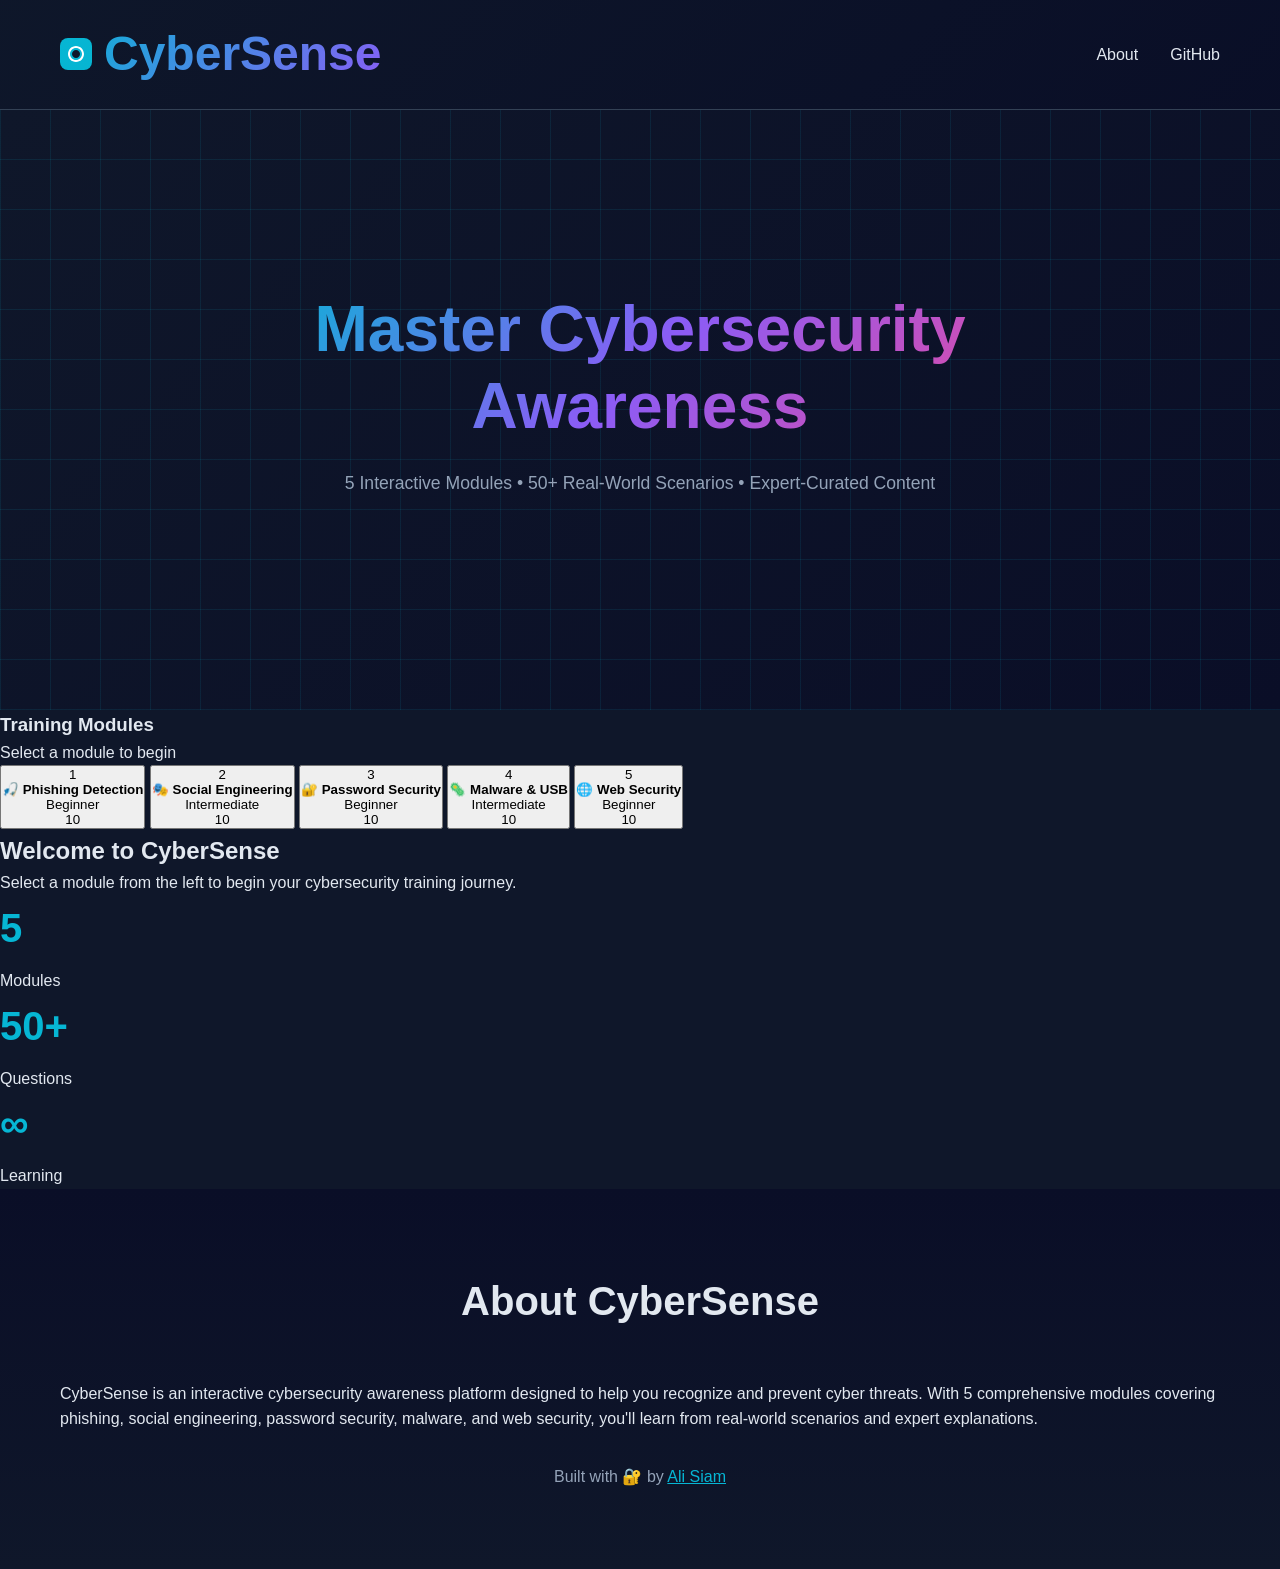
==== index.html @ 767b5a5d "Redesign: New UI structure with side-by-side modules and quiz, enhanced feedback, password tester" ====
<!DOCTYPE html>
<html lang="en">
<head>
    <meta charset="UTF-8">
    <meta name="viewport" content="width=device-width, initial-scale=1.0">
    <meta name="description" content="CyberSense - Interactive cybersecurity awareness training with 5 modules and password strength tester.">
    <meta name="theme-color" content="#0f172a">
    <title>CyberSense - Cybersecurity Awareness Training</title>
    <link rel="stylesheet" href="styles/main.css">
</head>
<body>
    <!-- Header -->
    <header class="header">
        <div class="container">
            <div class="header-content">
                <div class="logo">
                    <svg width="32" height="32" viewBox="0 0 32 32" fill="none" xmlns="http://www.w3.org/2000/svg">
                        <rect width="32" height="32" rx="8" fill="url(#grad1)"/>
                        <path d="M16 8C11.6 8 8 11.6 8 16s3.6 8 8 8 8-3.6 8-8-3.6-8-8-8zm0 14c-3.3 0-6-2.7-6-6s2.7-6 6-6 6 2.7 6 6-2.7 6-6 6z" fill="white"/>
                        <path d="M16 12c-2.2 0-4 1.8-4 4s1.8 4 4 4 4-1.8 4-4-1.8-4-4-4z" fill="#0f172a"/>
                        <defs>
                            <linearGradient id="grad1" x1="0" y1="0" x2="32" y2="32">
                                <stop offset="0%" style="stop-color:#06b6d4;stop-opacity:1" />
                                <stop offset="100%" style="stop-color:#0d9488;stop-opacity:1" />
                            </linearGradient>
                        </defs>
                    </svg>
                    <h1>CyberSense</h1>
                </div>
                <nav class="nav">
                    <a href="#about">About</a>
                    <a href="https://github.com/naziulsiam/cybersense" target="_blank">GitHub</a>
                </nav>
            </div>
        </div>
    </header>

    <!-- Hero Section -->
    <section class="hero">
        <div class="cyber-grid"></div>
        <div class="container">
            <div class="hero-content">
                <h2>Master Cybersecurity Awareness</h2>
                <p>5 Interactive Modules • 50+ Real-World Scenarios • Expert-Curated Content</p>
            </div>
        </div>
    </section>

    <!-- Main Content -->
    <div class="main-wrapper">
        <!-- Modules Sidebar -->
        <aside class="modules-sidebar">
            <div class="sidebar-header">
                <h3>Training Modules</h3>
                <p>Select a module to begin</p>
            </div>
            <div class="modules-list" id="modules-list">
                <button class="module-item" onclick="selectModule(0)" data-module="0">
                    <span class="module-number">1</span>
                    <div class="module-info">
                        <h4>🎣 Phishing Detection</h4>
                        <span class="module-difficulty">Beginner</span>
                    </div>
                    <span class="module-progress">10</span>
                </button>
                <button class="module-item" onclick="selectModule(1)" data-module="1">
                    <span class="module-number">2</span>
                    <div class="module-info">
                        <h4>🎭 Social Engineering</h4>
                        <span class="module-difficulty">Intermediate</span>
                    </div>
                    <span class="module-progress">10</span>
                </button>
                <button class="module-item" onclick="selectModule(2)" data-module="2">
                    <span class="module-number">3</span>
                    <div class="module-info">
                        <h4>🔐 Password Security</h4>
                        <span class="module-difficulty">Beginner</span>
                    </div>
                    <span class="module-progress">10</span>
                </button>
                <button class="module-item" onclick="selectModule(3)" data-module="3">
                    <span class="module-number">4</span>
                    <div class="module-info">
                        <h4>🦠 Malware & USB</h4>
                        <span class="module-difficulty">Intermediate</span>
                    </div>
                    <span class="module-progress">10</span>
                </button>
                <button class="module-item" onclick="selectModule(4)" data-module="4">
                    <span class="module-number">5</span>
                    <div class="module-info">
                        <h4>🌐 Web Security</h4>
                        <span class="module-difficulty">Beginner</span>
                    </div>
                    <span class="module-progress">10</span>
                </button>
            </div>
        </aside>

        <!-- Quiz Content Area -->
        <main class="quiz-main">
            <div id="welcome-section" class="welcome-section">
                <div class="welcome-content">
                    <h2>Welcome to CyberSense</h2>
                    <p>Select a module from the left to begin your cybersecurity training journey.</p>
                    <div class="welcome-stats">
                        <div class="stat-box">
                            <div class="stat-number">5</div>
                            <div class="stat-label">Modules</div>
                        </div>
                        <div class="stat-box">
                            <div class="stat-number">50+</div>
                            <div class="stat-label">Questions</div>
                        </div>
                        <div class="stat-box">
                            <div class="stat-number">∞</div>
                            <div class="stat-label">Learning</div>
                        </div>
                    </div>
                </div>
            </div>

            <div id="quiz-section" class="quiz-section hidden">
                <div class="quiz-header">
                    <div class="quiz-title">
                        <h2 id="module-title">Module Title</h2>
                        <span id="question-counter" class="question-counter">1 / 10</span>
                    </div>
                    <div class="quiz-progress">
                        <div class="progress-bar">
                            <div id="progress-fill" class="progress-fill"></div>
                        </div>
                    </div>
                </div>

                <div class="quiz-container">
                    <div class="scenario-box">
                        <p id="scenario" class="scenario-text"></p>
                    </div>

                    <!-- Password Tester (Only for Password Security Module) -->
                    <div id="password-tester" class="password-tester hidden">
                        <h3>Test Password Strength</h3>
                        <div class="password-input-group">
                            <input type="password" id="password-input" placeholder="Enter a password to test" class="password-input">
                            <button class="toggle-password-visibility" onclick="togglePasswordVisibility()">👁️</button>
                        </div>
                        <div class="password-strength">
                            <div class="strength-bar">
                                <div id="strength-fill" class="strength-fill"></div>
                            </div>
                            <span id="strength-text" class="strength-text">Enter a password</span>
                        </div>
                        <ul id="strength-criteria" class="strength-criteria"></ul>
                    </div>

                    <!-- Quiz Options -->
                    <div class="options" id="options"></div>

                    <!-- Feedback Section -->
                    <div id="feedback-section" class="feedback-section hidden">
                        <div id="feedback-card" class="feedback-card"></div>
                    </div>

                    <!-- Quiz Stats -->
                    <div class="quiz-stats">
                        <div class="stat">
                            <span class="label">Score</span>
                            <span class="value" id="score">0</span>
                        </div>
                        <div class="stat">
                            <span class="label">Correct</span>
                            <span class="value" id="correct-count">0/10</span>
                        </div>
                        <div class="stat">
                            <span class="label">Streak</span>
                            <span class="value" id="streak">0</span>
                        </div>
                    </div>

                    <!-- Action Buttons -->
                    <div class="button-group">
                        <button class="btn btn-secondary" id="next-btn" onclick="nextQuestion()">Next Question →</button>
                        <button class="btn btn-outline" onclick="resetModule()">Reset Module</button>
                    </div>
                </div>
            </div>
        </main>
    </div>

    <!-- About Section -->
    <section class="about" id="about">
        <div class="container">
            <h2>About CyberSense</h2>
            <p>CyberSense is an interactive cybersecurity awareness platform designed to help you recognize and prevent cyber threats. With 5 comprehensive modules covering phishing, social engineering, password security, malware, and web security, you'll learn from real-world scenarios and expert explanations.</p>
            <p style="text-align: center; margin-top: 2rem; color: var(--text-muted);">
                Built with 🔐 by <a href="https://github.com/naziulsiam" target="_blank" style="color: var(--primary);">Ali Siam</a>
            </p>
        </div>
    </section>

    <script src="js/script.js"></script>
</body>
</html>
---- styles/main.css ----
:root {
  --primary: #06b6d4;
  --primary-dark: #0d9488;
  --secondary: #8b5cf6;
  --accent: #ec4899;
  --bg-dark: #0f172a;
  --bg-darker: #0a0e27;
  --bg-light: #1e293b;
  --text-light: #e2e8f0;
  --text-muted: #94a3b8;
  --border: #334155;
  --success: #10b981;
  --error: #ef4444;
  --warning: #f59e0b;
}

* {
  margin: 0;
  padding: 0;
  box-sizing: border-box;
}

html {
  scroll-behavior: smooth;
}

body {
  font-family: -apple-system, BlinkMacSystemFont, 'Segoe UI', Roboto, 'Helvetica Neue', Arial, sans-serif;
  background: var(--bg-dark);
  color: var(--text-light);
  line-height: 1.6;
  overflow-x: hidden;
}

.container {
  max-width: 1200px;
  margin: 0 auto;
  padding: 0 20px;
}

/* Utility Classes */
.hidden {
  display: none !important;
}

/* Header */
.header {
  background: linear-gradient(135deg, rgba(15, 23, 42, 0.95) 0%, rgba(10, 14, 39, 0.95) 100%);
  backdrop-filter: blur(10px);
  border-bottom: 1px solid var(--border);
  position: sticky;
  top: 0;
  z-index: 100;
  padding: 1rem 0;
}

.header-content {
  display: flex;
  justify-content: space-between;
  align-items: center;
  flex-wrap: wrap;
  gap: 2rem;
}

.logo {
  display: flex;
  align-items: center;
  gap: 0.75rem;
  font-size: 1.5rem;
  font-weight: 700;
  background: linear-gradient(135deg, var(--primary) 0%, var(--secondary) 100%);
  -webkit-background-clip: text;
  -webkit-text-fill-color: transparent;
  background-clip: text;
}

.nav {
  display: flex;
  gap: 2rem;
  flex-wrap: wrap;
}

.nav a {
  color: var(--text-light);
  text-decoration: none;
  transition: all 0.3s ease;
  position: relative;
}

.nav a:hover {
  color: var(--primary);
}

.nav a::after {
  content: '';
  position: absolute;
  bottom: -5px;
  left: 0;
  width: 0;
  height: 2px;
  background: linear-gradient(90deg, var(--primary), var(--secondary));
  transition: width 0.3s ease;
}

.nav a:hover::after {
  width: 100%;
}

/* Hero Section */
.hero {
  position: relative;
  min-height: 600px;
  display: flex;
  align-items: center;
  justify-content: center;
  overflow: hidden;
  background: linear-gradient(135deg, var(--bg-dark) 0%, var(--bg-darker) 100%);
  padding: 60px 20px;
}

.cyber-grid {
  position: absolute;
  inset: 0;
  background-image:
    linear-gradient(0deg, rgba(6, 182, 212, 0.1) 1px, transparent 1px),
    linear-gradient(90deg, rgba(6, 182, 212, 0.1) 1px, transparent 1px);
  background-size: 50px 50px;
  animation: gridMove 20s linear infinite;
}

@keyframes gridMove {
  0% { transform: translateY(0); }
  100% { transform: translateY(50px); }
}

.hero-content {
  position: relative;
  z-index: 2;
  text-align: center;
  max-width: 800px;
}

.hero h2 {
  font-size: clamp(2rem, 8vw, 4rem);
  margin-bottom: 1.5rem;
  line-height: 1.2;
  background: linear-gradient(135deg, var(--primary) 0%, var(--secondary) 50%, var(--accent) 100%);
  -webkit-background-clip: text;
  -webkit-text-fill-color: transparent;
  background-clip: text;
  animation: fadeInDown 0.8s ease;
}

.hero p {
  font-size: 1.1rem;
  color: var(--text-muted);
  margin-bottom: 2rem;
  animation: fadeInUp 0.8s ease 0.2s both;
}

.btn {
  padding: 0.75rem 1.5rem;
  border: none;
  border-radius: 8px;
  font-size: 1rem;
  font-weight: 600;
  cursor: pointer;
  transition: all 0.3s ease;
  display: inline-block;
  text-decoration: none;
  position: relative;
  overflow: hidden;
}

.btn-primary {
  background: linear-gradient(135deg, var(--primary) 0%, var(--primary-dark) 100%);
  color: var(--bg-dark);
  animation: fadeInUp 0.8s ease 0.4s both;
}

.btn-primary:hover {
  transform: translateY(-3px);
  box-shadow: 0 10px 30px rgba(6, 182, 212, 0.3);
}

.btn-secondary {
  background: linear-gradient(135deg, var(--secondary) 0%, var(--accent) 100%);
  color: white;
}

.btn-secondary:hover {
  transform: translateY(-3px);
  box-shadow: 0 10px 30px rgba(139, 92, 246, 0.3);
}

.btn-outline {
  background: transparent;
  border: 2px solid var(--primary);
  color: var(--primary);
}

.btn-outline:hover {
  background: rgba(6, 182, 212, 0.1);
  transform: translateY(-3px);
}

@keyframes fadeInDown {
  from {
    opacity: 0;
    transform: translateY(-30px);
  }
  to {
    opacity: 1;
    transform: translateY(0);
  }
}

@keyframes fadeInUp {
  from {
    opacity: 0;
    transform: translateY(30px);
  }
  to {
    opacity: 1;
    transform: translateY(0);
  }
}

/* Features Section */
.features {
  padding: 80px 20px;
  background: linear-gradient(180deg, var(--bg-dark) 0%, var(--bg-darker) 100%);
}

.features h2 {
  text-align: center;
  font-size: 2.5rem;
  margin-bottom: 3rem;
  color: var(--text-light);
}

.features-grid {
  display: grid;
  grid-template-columns: repeat(auto-fit, minmax(250px, 1fr));
  gap: 2rem;
}

.feature-card {
  background: linear-gradient(135deg, rgba(6, 182, 212, 0.1) 0%, rgba(139, 92, 246, 0.1) 100%);
  border: 1px solid var(--border);
  border-radius: 12px;
  padding: 2rem;
  text-align: center;
  transition: all 0.3s ease;
  cursor: pointer;
}

.feature-card:hover {
  transform: translateY(-10px);
  border-color: var(--primary);
  background: linear-gradient(135deg, rgba(6, 182, 212, 0.2) 0%, rgba(139, 92, 246, 0.2) 100%);
  box-shadow: 0 20px 40px rgba(6, 182, 212, 0.1);
}

.feature-icon {
  font-size: 3rem;
  margin-bottom: 1rem;
}

.feature-card h3 {
  font-size: 1.3rem;
  margin-bottom: 1rem;
  color: var(--primary);
}

.feature-card p {
  color: var(--text-muted);
  line-height: 1.8;
}

/* Modules Section */
.modules-section {
  padding: 80px 20px;
  background: linear-gradient(135deg, var(--bg-dark) 0%, var(--bg-darker) 100%);
}

.modules-section h2 {
  text-align: center;
  font-size: 2.5rem;
  margin-bottom: 1rem;
  color: var(--text-light);
}

.section-subtitle {
  text-align: center;
  color: var(--text-muted);
  font-size: 1.1rem;
  margin-bottom: 3rem;
}

.modules-grid {
  display: grid;
  grid-template-columns: repeat(auto-fit, minmax(220px, 1fr));
  gap: 2rem;
  max-width: 1100px;
  margin: 0 auto;
}

.module-card {
  background: linear-gradient(135deg, rgba(6, 182, 212, 0.1) 0%, rgba(139, 92, 246, 0.1) 100%);
  border: 2px solid var(--border);
  border-radius: 12px;
  padding: 2rem;
  text-align: center;
  cursor: pointer;
  transition: all 0.3s ease;
  position: relative;
  overflow: hidden;
}

.module-card::before {
  content: '';
  position: absolute;
  inset: 0;
  background: linear-gradient(135deg, rgba(6, 182, 212, 0.2) 0%, rgba(139, 92, 246, 0.2) 100%);
  opacity: 0;
  transition: opacity 0.3s ease;
  pointer-events: none;
}

.module-card:hover {
  transform: translateY(-10px);
  border-color: var(--primary);
  box-shadow: 0 20px 40px rgba(6, 182, 212, 0.2);
}

.module-card:hover::before {
  opacity: 1;
}

.module-icon {
  font-size: 2.5rem;
  margin-bottom: 1rem;
  display: block;
}

.module-card h3 {
  font-size: 1.2rem;
  margin-bottom: 0.75rem;
  color: var(--primary);
  position: relative;
  z-index: 1;
}

.module-card p {
  color: var(--text-muted);
  font-size: 0.9rem;
  line-height: 1.6;
  margin-bottom: 1rem;
  position: relative;
  z-index: 1;
}

.difficulty {
  display: inline-block;
  background: linear-gradient(135deg, var(--secondary) 0%, var(--accent) 100%);
  color: white;
  padding: 0.4rem 0.8rem;
  border-radius: 20px;
  font-size: 0.75rem;
  font-weight: 600;
  position: relative;
  z-index: 1;
  margin-top: 0.5rem;
}

/* Quiz Section */
.quiz-section {
  padding: 80px 20px;
  background: linear-gradient(135deg, var(--bg-dark) 0%, var(--bg-darker) 100%);
  min-height: 100vh;
}

.quiz-header {
  display: flex;
  justify-content: space-between;
  align-items: center;
  gap: 2rem;
  margin-bottom: 3rem;
  flex-wrap: wrap;
}

.quiz-header h2 {
  font-size: 2rem;
  color: var(--text-light);
  flex: 1;
  min-width: 200px;
}

.back-btn {
  padding: 0.6rem 1rem;
  font-size: 0.9rem;
}

.module-stats {
  display: flex;
  gap: 2rem;
  align-items: center;
}

#question-counter {
  color: var(--primary);
  font-weight: 600;
  font-size: 1rem;
}

.quiz-container {
  max-width: 700px;
  margin: 0 auto;
}

.quiz-card {
  background: linear-gradient(135deg, rgba(30, 41, 59, 0.8) 0%, rgba(15, 23, 42, 0.8) 100%);
  border: 1px solid var(--border);
  border-radius: 12px;
  padding: 2.5rem;
  backdrop-filter: blur(10px);
}

.scenario-text {
  color: var(--text-light);
  font-size: 1.05rem;
  line-height: 1.8;
  margin-bottom: 2rem;
  padding-bottom: 2rem;
  border-bottom: 1px solid var(--border);
}

.options {
  display: grid;
  gap: 1rem;
  margin-bottom: 2rem;
}

.option-btn {
  background: linear-gradient(135deg, rgba(6, 182, 212, 0.05) 0%, rgba(139, 92, 246, 0.05) 100%);
  border: 2px solid var(--border);
  border-radius: 8px;
  padding: 1rem;
  color: var(--text-light);
  cursor: pointer;
  transition: all 0.3s ease;
  display: flex;
  align-items: center;
  gap: 1rem;
  text-align: left;
}

.option-btn:hover {
  border-color: var(--primary);
  background: linear-gradient(135deg, rgba(6, 182, 212, 0.15) 0%, rgba(139, 92, 246, 0.1) 100%);
  transform: translateX(5px);
}

.option-label {
  display: flex;
  align-items: center;
  justify-content: center;
  width: 32px;
  height: 32px;
  background: linear-gradient(135deg, var(--primary) 0%, var(--secondary) 100%);
  border-radius: 50%;
  font-weight: 700;
  color: var(--bg-dark);
  flex-shrink: 0;
}

.option-text {
  color: var(--text-light);
}

.feedback {
  padding: 1rem;
  border-radius: 8px;
  margin-bottom: 1.5rem;
  display: none;
  animation: slideIn 0.3s ease;
}

.feedback.show {
  display: block;
}

.feedback.correct {
  background: rgba(16, 185, 129, 0.1);
  border: 1px solid var(--success);
  color: var(--success);
}

.feedback.incorrect {
  background: rgba(239, 68, 68, 0.1);
  border: 1px solid var(--error);
  color: var(--error);
}

@keyframes slideIn {
  from {
    opacity: 0;
    transform: translateY(-10px);
  }
  to {
    opacity: 1;
    transform: translateY(0);
  }
}

.quiz-stats {
  display: grid;
  grid-template-columns: repeat(3, 1fr);
  gap: 1rem;
  margin-bottom: 2rem;
  padding: 1.5rem;
  background: rgba(6, 182, 212, 0.05);
  border-radius: 8px;
  border: 1px solid var(--border);
}

.stat {
  text-align: center;
}

.stat .label {
  display: block;
  color: var(--text-muted);
  font-size: 0.875rem;
  margin-bottom: 0.5rem;
}

.stat .value {
  display: block;
  font-size: 1.5rem;
  font-weight: 700;
  color: var(--primary);
}

.button-group {
  display: flex;
  gap: 1rem;
  flex-wrap: wrap;
  justify-content: space-between;
}

.button-group .btn {
  flex: 1;
  min-width: 150px;
}

/* About Section */
.about {
  padding: 80px 20px;
  background: linear-gradient(180deg, var(--bg-darker) 0%, var(--bg-dark) 100%);
}

.about h2 {
  font-size: 2.5rem;
  margin-bottom: 3rem;
  text-align: center;
  color: var(--text-light);
}

.about-content {
  max-width: 800px;
  margin: 0 auto;
}

.about-content > p {
  text-align: center;
  color: var(--text-muted);
  font-size: 1.05rem;
  line-height: 1.8;
  margin-bottom: 3rem;
}

.stats-grid {
  display: grid;
  grid-template-columns: repeat(auto-fit, minmax(150px, 1fr));
  gap: 2rem;
  margin-top: 2rem;
}

.stat-card {
  background: linear-gradient(135deg, rgba(6, 182, 212, 0.1) 0%, rgba(139, 92, 246, 0.1) 100%);
  border: 1px solid var(--border);
  border-radius: 12px;
  padding: 2rem;
  text-align: center;
  transition: all 0.3s ease;
}

.stat-card:hover {
  transform: translateY(-5px);
  border-color: var(--primary);
}

.stat-number {
  font-size: 2.5rem;
  font-weight: 700;
  color: var(--primary);
  margin-bottom: 0.5rem;
}

.stat-card p {
  color: var(--text-muted);
}

/* Footer */
.footer {
  background: linear-gradient(135deg, rgba(10, 14, 39, 0.95) 0%, rgba(15, 23, 42, 0.95) 100%);
  border-top: 1px solid var(--border);
  padding: 3rem 20px;
  margin-top: 5rem;
}

.footer-content {
  text-align: center;
  color: var(--text-muted);
}

.footer-content p {
  margin: 0.5rem 0;
}

.footer-content a {
  color: var(--primary);
  text-decoration: none;
  transition: color 0.3s ease;
}

.footer-content a:hover {
  color: var(--secondary);
}

/* Responsive */
@media (max-width: 768px) {
  .header-content {
    flex-direction: column;
    gap: 1rem;
  }

  .nav {
    gap: 1rem;
    justify-content: center;
  }

  .hero {
    min-height: 400px;
    padding: 40px 20px;
  }

  .hero h2 {
    font-size: 1.8rem;
  }

  .hero p {
    font-size: 1rem;
  }

  .features h2,
  .modules-section h2,
  .about h2 {
    font-size: 1.8rem;
  }

  .features-grid,
  .modules-grid {
    grid-template-columns: 1fr;
  }

  .quiz-card {
    padding: 1.5rem;
  }

  .quiz-stats {
    grid-template-columns: 1fr;
    gap: 0.5rem;
  }

  .stats-grid {
    grid-template-columns: repeat(2, 1fr);
  }

  .cyber-grid {
    background-size: 30px 30px;
  }

  .quiz-header {
    flex-direction: column;
    text-align: center;
  }

  .button-group .btn {
    min-width: 100%;
  }
}

@media (max-width: 480px) {
  .logo {
    font-size: 1.1rem;
  }

  .nav {
    font-size: 0.9rem;
  }

  .hero h2 {
    font-size: 1.4rem;
  }

  .features-grid,
  .modules-grid,
  .stats-grid {
    grid-template-columns: 1fr;
  }

  .quiz-card {
    padding: 1rem;
  }

  .option-btn {
    flex-direction: column;
    align-items: flex-start;
  }

  .option-label {
    align-self: flex-start;
  }

  .quiz-stats {
    grid-template-columns: 1fr;
  }

  .button-group {
    flex-direction: column;
  }

  .button-group .btn {
    width: 100%;
  }
}
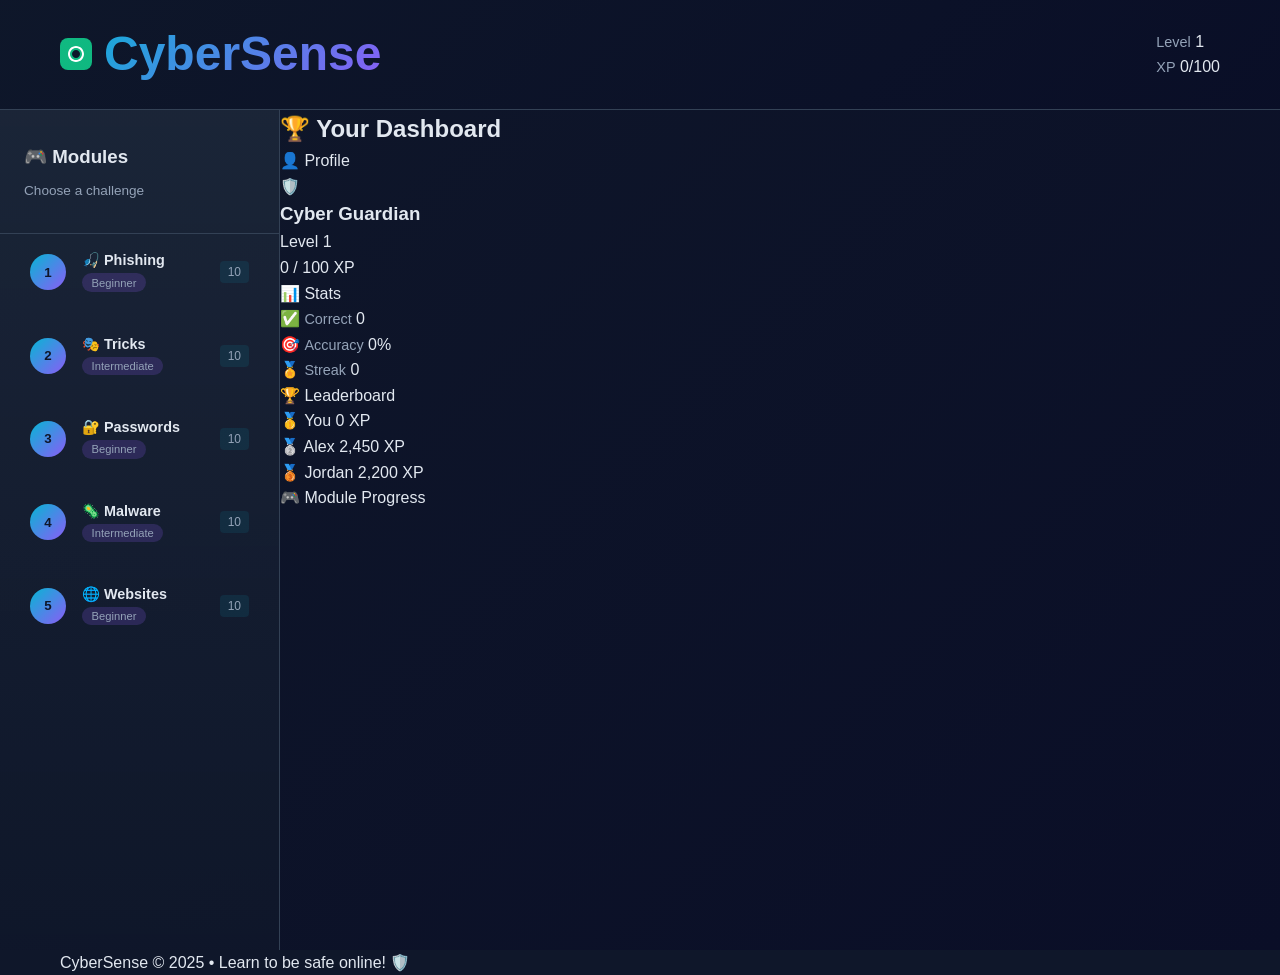
==== commit d09f2d60: "Redesign: Green color scheme, age-appropriate content, leveling system, dashboard/leaderboard, impro" ====
--- a/index.html
+++ b/index.html
@@ -3,9 +3,9 @@
 <head>
     <meta charset="UTF-8">
     <meta name="viewport" content="width=device-width, initial-scale=1.0">
-    <meta name="description" content="CyberSense - Interactive cybersecurity awareness training with 5 modules and password strength tester.">
+    <meta name="description" content="CyberSense - Kids Cybersecurity Awareness Training. Learn to protect yourself online with interactive games and challenges.">
     <meta name="theme-color" content="#0f172a">
-    <title>CyberSense - Cybersecurity Awareness Training</title>
+    <title>CyberSense - Cybersecurity Training for Kids</title>
     <link rel="stylesheet" href="styles/main.css">
 </head>
 <body>
@@ -20,45 +20,40 @@
                         <path d="M16 12c-2.2 0-4 1.8-4 4s1.8 4 4 4 4-1.8 4-4-1.8-4-4-4z" fill="#0f172a"/>
                         <defs>
                             <linearGradient id="grad1" x1="0" y1="0" x2="32" y2="32">
-                                <stop offset="0%" style="stop-color:#06b6d4;stop-opacity:1" />
-                                <stop offset="100%" style="stop-color:#0d9488;stop-opacity:1" />
+                                <stop offset="0%" style="stop-color:#10b981;stop-opacity:1" />
+                                <stop offset="100%" style="stop-color:#059669;stop-opacity:1" />
                             </linearGradient>
                         </defs>
                     </svg>
                     <h1>CyberSense</h1>
                 </div>
-                <nav class="nav">
-                    <a href="#about">About</a>
-                    <a href="https://github.com/naziulsiam/cybersense" target="_blank">GitHub</a>
-                </nav>
+                <div class="header-stats">
+                    <div class="header-stat">
+                        <span class="stat-label">Level</span>
+                        <span class="stat-value" id="header-level">1</span>
+                    </div>
+                    <div class="header-stat">
+                        <span class="stat-label">XP</span>
+                        <span class="stat-value" id="header-xp">0/100</span>
+                    </div>
+                </div>
             </div>
         </div>
     </header>
-
-    <!-- Hero Section -->
-    <section class="hero">
-        <div class="cyber-grid"></div>
-        <div class="container">
-            <div class="hero-content">
-                <h2>Master Cybersecurity Awareness</h2>
-                <p>5 Interactive Modules • 50+ Real-World Scenarios • Expert-Curated Content</p>
-            </div>
-        </div>
-    </section>
 
     <!-- Main Content -->
     <div class="main-wrapper">
         <!-- Modules Sidebar -->
         <aside class="modules-sidebar">
             <div class="sidebar-header">
-                <h3>Training Modules</h3>
-                <p>Select a module to begin</p>
+                <h3>🎮 Modules</h3>
+                <p>Choose a challenge</p>
             </div>
             <div class="modules-list" id="modules-list">
                 <button class="module-item" onclick="selectModule(0)" data-module="0">
                     <span class="module-number">1</span>
                     <div class="module-info">
-                        <h4>🎣 Phishing Detection</h4>
+                        <h4>🎣 Phishing</h4>
                         <span class="module-difficulty">Beginner</span>
                     </div>
                     <span class="module-progress">10</span>
@@ -66,7 +61,7 @@
                 <button class="module-item" onclick="selectModule(1)" data-module="1">
                     <span class="module-number">2</span>
                     <div class="module-info">
-                        <h4>🎭 Social Engineering</h4>
+                        <h4>🎭 Tricks</h4>
                         <span class="module-difficulty">Intermediate</span>
                     </div>
                     <span class="module-progress">10</span>
@@ -74,7 +69,7 @@
                 <button class="module-item" onclick="selectModule(2)" data-module="2">
                     <span class="module-number">3</span>
                     <div class="module-info">
-                        <h4>🔐 Password Security</h4>
+                        <h4>🔐 Passwords</h4>
                         <span class="module-difficulty">Beginner</span>
                     </div>
                     <span class="module-progress">10</span>
@@ -82,7 +77,7 @@
                 <button class="module-item" onclick="selectModule(3)" data-module="3">
                     <span class="module-number">4</span>
                     <div class="module-info">
-                        <h4>🦠 Malware & USB</h4>
+                        <h4>🦠 Malware</h4>
                         <span class="module-difficulty">Intermediate</span>
                     </div>
                     <span class="module-progress">10</span>
@@ -90,7 +85,7 @@
                 <button class="module-item" onclick="selectModule(4)" data-module="4">
                     <span class="module-number">5</span>
                     <div class="module-info">
-                        <h4>🌐 Web Security</h4>
+                        <h4>🌐 Websites</h4>
                         <span class="module-difficulty">Beginner</span>
                     </div>
                     <span class="module-progress">10</span>
@@ -98,40 +93,98 @@
             </div>
         </aside>
 
-        <!-- Quiz Content Area -->
-        <main class="quiz-main">
-            <div id="welcome-section" class="welcome-section">
-                <div class="welcome-content">
-                    <h2>Welcome to CyberSense</h2>
-                    <p>Select a module from the left to begin your cybersecurity training journey.</p>
-                    <div class="welcome-stats">
-                        <div class="stat-box">
-                            <div class="stat-number">5</div>
-                            <div class="stat-label">Modules</div>
-                        </div>
-                        <div class="stat-box">
-                            <div class="stat-number">50+</div>
-                            <div class="stat-label">Questions</div>
-                        </div>
-                        <div class="stat-box">
-                            <div class="stat-number">∞</div>
-                            <div class="stat-label">Learning</div>
-                        </div>
-                    </div>
-                </div>
-            </div>
-
+        <!-- Main Content Area -->
+        <main class="main-content">
+            <!-- Dashboard Section -->
+            <div id="dashboard-section" class="dashboard-section">
+                <div class="dashboard-header">
+                    <h2>🏆 Your Dashboard</h2>
+                </div>
+                
+                <div class="dashboard-grid">
+                    <!-- Player Profile Card -->
+                    <div class="card profile-card">
+                        <div class="card-title">👤 Profile</div>
+                        <div class="profile-content">
+                            <div class="profile-avatar">🛡️</div>
+                            <div class="profile-info">
+                                <h3>Cyber Guardian</h3>
+                                <p id="profile-level">Level 1</p>
+                                <div class="xp-bar">
+                                    <div id="xp-bar-fill" class="xp-bar-fill"></div>
+                                </div>
+                                <p class="xp-text" id="xp-text">0 / 100 XP</p>
+                            </div>
+                        </div>
+                    </div>
+
+                    <!-- Stats Card -->
+                    <div class="card stats-card">
+                        <div class="card-title">📊 Stats</div>
+                        <div class="stats-grid">
+                            <div class="stat-item">
+                                <span class="stat-icon">✅</span>
+                                <span class="stat-label">Correct</span>
+                                <span class="stat-value" id="total-correct">0</span>
+                            </div>
+                            <div class="stat-item">
+                                <span class="stat-icon">🎯</span>
+                                <span class="stat-label">Accuracy</span>
+                                <span class="stat-value" id="accuracy">0%</span>
+                            </div>
+                            <div class="stat-item">
+                                <span class="stat-icon">🏅</span>
+                                <span class="stat-label">Streak</span>
+                                <span class="stat-value" id="best-streak">0</span>
+                            </div>
+                        </div>
+                    </div>
+
+                    <!-- Leaderboard -->
+                    <div class="card leaderboard-card">
+                        <div class="card-title">🏆 Leaderboard</div>
+                        <div class="leaderboard">
+                            <div class="leaderboard-item rank-1">
+                                <span class="rank">🥇</span>
+                                <span class="name">You</span>
+                                <span class="points" id="leaderboard-points">0 XP</span>
+                            </div>
+                            <div class="leaderboard-item rank-2">
+                                <span class="rank">🥈</span>
+                                <span class="name">Alex</span>
+                                <span class="points">2,450 XP</span>
+                            </div>
+                            <div class="leaderboard-item rank-3">
+                                <span class="rank">🥉</span>
+                                <span class="name">Jordan</span>
+                                <span class="points">2,200 XP</span>
+                            </div>
+                        </div>
+                    </div>
+
+                    <!-- Module Progress -->
+                    <div class="card modules-progress-card">
+                        <div class="card-title">🎮 Module Progress</div>
+                        <div class="module-progress-list" id="module-progress-list"></div>
+                    </div>
+                </div>
+            </div>
+
+            <!-- Quiz Section -->
             <div id="quiz-section" class="quiz-section hidden">
                 <div class="quiz-header">
+                    <button class="btn btn-back" onclick="backToDashboard()">← Back</button>
                     <div class="quiz-title">
                         <h2 id="module-title">Module Title</h2>
-                        <span id="question-counter" class="question-counter">1 / 10</span>
+                        <div class="level-badge" id="level-badge">Level 1</div>
                     </div>
                     <div class="quiz-progress">
-                        <div class="progress-bar">
-                            <div id="progress-fill" class="progress-fill"></div>
-                        </div>
-                    </div>
+                        <span id="question-counter">1 / 10</span>
+                    </div>
+                </div>
+
+                <div class="progress-bar">
+                    <div id="progress-fill" class="progress-fill"></div>
                 </div>
 
                 <div class="quiz-container">
@@ -141,9 +194,9 @@
 
                     <!-- Password Tester (Only for Password Security Module) -->
                     <div id="password-tester" class="password-tester hidden">
-                        <h3>Test Password Strength</h3>
+                        <h3>🔐 Test Password Strength</h3>
                         <div class="password-input-group">
-                            <input type="password" id="password-input" placeholder="Enter a password to test" class="password-input">
+                            <input type="password" id="password-input" placeholder="Try a password" class="password-input">
                             <button class="toggle-password-visibility" onclick="togglePasswordVisibility()">👁️</button>
                         </div>
                         <div class="password-strength">
@@ -163,42 +216,27 @@
                         <div id="feedback-card" class="feedback-card"></div>
                     </div>
 
-                    <!-- Quiz Stats -->
-                    <div class="quiz-stats">
-                        <div class="stat">
-                            <span class="label">Score</span>
-                            <span class="value" id="score">0</span>
-                        </div>
-                        <div class="stat">
-                            <span class="label">Correct</span>
-                            <span class="value" id="correct-count">0/10</span>
-                        </div>
-                        <div class="stat">
-                            <span class="label">Streak</span>
-                            <span class="value" id="streak">0</span>
-                        </div>
+                    <!-- XP Gain Message -->
+                    <div id="xp-message" class="xp-message hidden">
+                        <span id="xp-gain">+10 XP</span>
                     </div>
 
                     <!-- Action Buttons -->
                     <div class="button-group">
-                        <button class="btn btn-secondary" id="next-btn" onclick="nextQuestion()">Next Question →</button>
-                        <button class="btn btn-outline" onclick="resetModule()">Reset Module</button>
+                        <button class="btn btn-primary" id="next-btn" onclick="nextQuestion()">Next →</button>
+                        <button class="btn btn-secondary" onclick="resetModule()">Reset</button>
                     </div>
                 </div>
             </div>
         </main>
     </div>
 
-    <!-- About Section -->
-    <section class="about" id="about">
+    <!-- Footer -->
+    <footer class="footer">
         <div class="container">
-            <h2>About CyberSense</h2>
-            <p>CyberSense is an interactive cybersecurity awareness platform designed to help you recognize and prevent cyber threats. With 5 comprehensive modules covering phishing, social engineering, password security, malware, and web security, you'll learn from real-world scenarios and expert explanations.</p>
-            <p style="text-align: center; margin-top: 2rem; color: var(--text-muted);">
-                Built with 🔐 by <a href="https://github.com/naziulsiam" target="_blank" style="color: var(--primary);">Ali Siam</a>
-            </p>
+            <p>CyberSense © 2025 • Learn to be safe online! 🛡️</p>
         </div>
-    </section>
+    </footer>
 
     <script src="js/script.js"></script>
 </body>
--- a/styles/main.css
+++ b/styles/main.css
@@ -3,15 +3,15 @@
   --primary-dark: #0d9488;
   --secondary: #8b5cf6;
   --accent: #ec4899;
+  --success: #10b981;
+  --error: #ef4444;
+  --warning: #f59e0b;
   --bg-dark: #0f172a;
   --bg-darker: #0a0e27;
   --bg-light: #1e293b;
   --text-light: #e2e8f0;
   --text-muted: #94a3b8;
   --border: #334155;
-  --success: #10b981;
-  --error: #ef4444;
-  --warning: #f59e0b;
 }
 
 * {
@@ -38,7 +38,6 @@
   padding: 0 20px;
 }
 
-/* Utility Classes */
 .hidden {
   display: none !important;
 }
@@ -91,25 +90,10 @@
   color: var(--primary);
 }
 
-.nav a::after {
-  content: '';
-  position: absolute;
-  bottom: -5px;
-  left: 0;
-  width: 0;
-  height: 2px;
-  background: linear-gradient(90deg, var(--primary), var(--secondary));
-  transition: width 0.3s ease;
-}
-
-.nav a:hover::after {
-  width: 100%;
-}
-
 /* Hero Section */
 .hero {
   position: relative;
-  min-height: 600px;
+  min-height: 300px;
   display: flex;
   align-items: center;
   justify-content: center;
@@ -141,23 +125,507 @@
 }
 
 .hero h2 {
-  font-size: clamp(2rem, 8vw, 4rem);
-  margin-bottom: 1.5rem;
-  line-height: 1.2;
-  background: linear-gradient(135deg, var(--primary) 0%, var(--secondary) 50%, var(--accent) 100%);
+  font-size: 3rem;
+  margin-bottom: 1rem;
+  background: linear-gradient(135deg, var(--primary) 0%, var(--secondary) 100%);
   -webkit-background-clip: text;
   -webkit-text-fill-color: transparent;
   background-clip: text;
-  animation: fadeInDown 0.8s ease;
 }
 
 .hero p {
   font-size: 1.1rem;
   color: var(--text-muted);
+}
+
+/* Main Wrapper */
+.main-wrapper {
+  display: flex;
+  min-height: calc(100vh - 200px);
+  background: linear-gradient(135deg, var(--bg-dark) 0%, var(--bg-darker) 100%);
+}
+
+/* Modules Sidebar */
+.modules-sidebar {
+  width: 280px;
+  background: linear-gradient(180deg, rgba(30, 41, 59, 0.8) 0%, rgba(15, 23, 42, 0.9) 100%);
+  border-right: 1px solid var(--border);
+  padding: 2rem 0;
+  overflow-y: auto;
+  position: sticky;
+  top: 60px;
+  height: calc(100vh - 60px);
+}
+
+.sidebar-header {
+  padding: 0 1.5rem 2rem;
+  border-bottom: 1px solid var(--border);
+}
+
+.sidebar-header h3 {
+  color: var(--text-light);
+  margin-bottom: 0.5rem;
+}
+
+.sidebar-header p {
+  color: var(--text-muted);
+  font-size: 0.85rem;
+}
+
+.modules-list {
+  display: flex;
+  flex-direction: column;
+  gap: 0.5rem;
+  padding: 0 0.75rem;
+}
+
+.module-item {
+  display: flex;
+  align-items: center;
+  gap: 1rem;
+  padding: 1rem;
+  background: transparent;
+  border: 2px solid transparent;
+  border-radius: 8px;
+  cursor: pointer;
+  transition: all 0.3s ease;
+  color: var(--text-light);
+  text-align: left;
+}
+
+.module-item:hover {
+  background: rgba(6, 182, 212, 0.1);
+  border-color: var(--primary);
+}
+
+.module-item.active {
+  background: rgba(6, 182, 212, 0.2);
+  border-color: var(--primary);
+  box-shadow: 0 0 20px rgba(6, 182, 212, 0.2);
+}
+
+.module-number {
+  display: flex;
+  align-items: center;
+  justify-content: center;
+  width: 36px;
+  height: 36px;
+  background: linear-gradient(135deg, var(--primary) 0%, var(--secondary) 100%);
+  border-radius: 50%;
+  font-weight: 700;
+  color: var(--bg-dark);
+  flex-shrink: 0;
+}
+
+.module-info {
+  flex: 1;
+}
+
+.module-info h4 {
+  font-size: 0.9rem;
+  margin-bottom: 0.25rem;
+  color: var(--text-light);
+}
+
+.module-difficulty {
+  display: inline-block;
+  font-size: 0.7rem;
+  color: var(--text-muted);
+  background: rgba(139, 92, 246, 0.2);
+  padding: 0.2rem 0.6rem;
+  border-radius: 12px;
+}
+
+.module-progress {
+  font-size: 0.75rem;
+  color: var(--text-muted);
+  padding: 0.25rem 0.5rem;
+  background: rgba(6, 182, 212, 0.1);
+  border-radius: 4px;
+}
+
+/* Quiz Main Area */
+.quiz-main {
+  flex: 1;
+  padding: 2rem;
+  overflow-y: auto;
+}
+
+/* Welcome Section */
+.welcome-section {
+  display: flex;
+  align-items: center;
+  justify-content: center;
+  min-height: 600px;
+}
+
+.welcome-content {
+  text-align: center;
+  max-width: 500px;
+}
+
+.welcome-content h2 {
+  font-size: 2.5rem;
+  margin-bottom: 1rem;
+  background: linear-gradient(135deg, var(--primary) 0%, var(--secondary) 100%);
+  -webkit-background-clip: text;
+  -webkit-text-fill-color: transparent;
+  background-clip: text;
+}
+
+.welcome-content p {
+  color: var(--text-muted);
+  font-size: 1.1rem;
   margin-bottom: 2rem;
-  animation: fadeInUp 0.8s ease 0.2s both;
-}
-
+}
+
+.welcome-stats {
+  display: grid;
+  grid-template-columns: repeat(3, 1fr);
+  gap: 1.5rem;
+}
+
+.stat-box {
+  background: linear-gradient(135deg, rgba(6, 182, 212, 0.1) 0%, rgba(139, 92, 246, 0.1) 100%);
+  border: 1px solid var(--border);
+  border-radius: 8px;
+  padding: 1.5rem;
+}
+
+.stat-number {
+  font-size: 2rem;
+  font-weight: 700;
+  color: var(--primary);
+  margin-bottom: 0.5rem;
+}
+
+.stat-label {
+  color: var(--text-muted);
+  font-size: 0.9rem;
+}
+
+/* Quiz Section */
+.quiz-section {
+  display: flex;
+  flex-direction: column;
+  gap: 2rem;
+}
+
+.quiz-header {
+  display: flex;
+  flex-direction: column;
+  gap: 1rem;
+  padding-bottom: 1.5rem;
+  border-bottom: 1px solid var(--border);
+}
+
+.quiz-title {
+  display: flex;
+  justify-content: space-between;
+  align-items: center;
+  gap: 1rem;
+}
+
+.quiz-title h2 {
+  font-size: 2rem;
+  color: var(--text-light);
+  margin: 0;
+}
+
+.question-counter {
+  color: var(--primary);
+  font-weight: 600;
+  font-size: 1.1rem;
+}
+
+.progress-bar {
+  width: 100%;
+  height: 6px;
+  background: rgba(6, 182, 212, 0.1);
+  border-radius: 3px;
+  overflow: hidden;
+}
+
+.progress-fill {
+  height: 100%;
+  background: linear-gradient(90deg, var(--primary), var(--secondary));
+  border-radius: 3px;
+  transition: width 0.3s ease;
+}
+
+.quiz-container {
+  display: flex;
+  flex-direction: column;
+  gap: 1.5rem;
+}
+
+.scenario-box {
+  background: linear-gradient(135deg, rgba(6, 182, 212, 0.05) 0%, rgba(139, 92, 246, 0.05) 100%);
+  border: 1px solid var(--border);
+  border-radius: 12px;
+  padding: 2rem;
+}
+
+.scenario-text {
+  color: var(--text-light);
+  font-size: 1.05rem;
+  line-height: 1.8;
+}
+
+/* Password Tester */
+.password-tester {
+  background: linear-gradient(135deg, rgba(139, 92, 246, 0.1) 0%, rgba(236, 72, 153, 0.1) 100%);
+  border: 1px solid var(--border);
+  border-radius: 12px;
+  padding: 1.5rem;
+  margin: 1rem 0;
+}
+
+.password-tester h3 {
+  color: var(--text-light);
+  margin-bottom: 1rem;
+}
+
+.password-input-group {
+  position: relative;
+  margin-bottom: 1rem;
+}
+
+.password-input {
+  width: 100%;
+  padding: 0.75rem 2.5rem 0.75rem 1rem;
+  background: rgba(30, 41, 59, 0.8);
+  border: 1px solid var(--border);
+  border-radius: 8px;
+  color: var(--text-light);
+  font-size: 1rem;
+  transition: all 0.3s ease;
+}
+
+.password-input:focus {
+  outline: none;
+  border-color: var(--primary);
+  box-shadow: 0 0 0 3px rgba(6, 182, 212, 0.1);
+}
+
+.toggle-password-visibility {
+  position: absolute;
+  right: 1rem;
+  top: 50%;
+  transform: translateY(-50%);
+  background: none;
+  border: none;
+  color: var(--text-muted);
+  cursor: pointer;
+  font-size: 1.2rem;
+  transition: color 0.3s ease;
+}
+
+.toggle-password-visibility:hover {
+  color: var(--primary);
+}
+
+.password-strength {
+  margin-bottom: 1rem;
+}
+
+.strength-bar {
+  width: 100%;
+  height: 8px;
+  background: rgba(6, 182, 212, 0.1);
+  border-radius: 4px;
+  overflow: hidden;
+  margin-bottom: 0.5rem;
+}
+
+.strength-fill {
+  height: 100%;
+  width: 0%;
+  border-radius: 4px;
+  transition: width 0.3s ease, background-color 0.3s ease;
+  background-color: var(--error);
+}
+
+.strength-text {
+  color: var(--text-muted);
+  font-size: 0.9rem;
+}
+
+.strength-criteria {
+  list-style: none;
+  padding: 0;
+  display: grid;
+  grid-template-columns: repeat(auto-fit, minmax(200px, 1fr));
+  gap: 0.75rem;
+}
+
+.strength-criteria li {
+  padding: 0.5rem 0.75rem;
+  border-radius: 6px;
+  font-size: 0.85rem;
+  background: rgba(6, 182, 212, 0.1);
+  color: var(--text-muted);
+  display: flex;
+  align-items: center;
+  gap: 0.5rem;
+}
+
+.strength-criteria li.met {
+  background: rgba(16, 185, 129, 0.2);
+  color: var(--success);
+}
+
+.strength-criteria li::before {
+  content: '○';
+  font-weight: bold;
+}
+
+.strength-criteria li.met::before {
+  content: '✓';
+}
+
+/* Options */
+.options {
+  display: grid;
+  gap: 1rem;
+}
+
+.option-btn {
+  background: linear-gradient(135deg, rgba(6, 182, 212, 0.05) 0%, rgba(139, 92, 246, 0.05) 100%);
+  border: 2px solid var(--border);
+  border-radius: 12px;
+  padding: 1.25rem;
+  color: var(--text-light);
+  cursor: pointer;
+  transition: all 0.3s ease;
+  display: flex;
+  align-items: flex-start;
+  gap: 1rem;
+  text-align: left;
+}
+
+.option-btn:hover:not(.disabled) {
+  border-color: var(--primary);
+  background: linear-gradient(135deg, rgba(6, 182, 212, 0.15) 0%, rgba(139, 92, 246, 0.1) 100%);
+  transform: translateX(5px);
+}
+
+.option-btn.disabled {
+  opacity: 0.6;
+  cursor: not-allowed;
+}
+
+.option-label {
+  display: flex;
+  align-items: center;
+  justify-content: center;
+  width: 40px;
+  height: 40px;
+  background: linear-gradient(135deg, var(--primary) 0%, var(--secondary) 100%);
+  border-radius: 50%;
+  font-weight: 700;
+  color: var(--bg-dark);
+  flex-shrink: 0;
+}
+
+.option-text {
+  color: var(--text-light);
+  line-height: 1.5;
+}
+
+/* Feedback Section */
+.feedback-section {
+  margin: 1rem 0;
+}
+
+.feedback-card {
+  border-radius: 12px;
+  padding: 1.5rem;
+  border-left: 4px solid var(--border);
+  animation: slideIn 0.3s ease;
+}
+
+.feedback-card.correct {
+  background: rgba(16, 185, 129, 0.1);
+  border-left-color: var(--success);
+}
+
+.feedback-card.incorrect {
+  background: rgba(239, 68, 68, 0.1);
+  border-left-color: var(--error);
+}
+
+.feedback-card h4 {
+  color: var(--text-light);
+  margin-bottom: 0.75rem;
+  font-size: 1.1rem;
+}
+
+.feedback-card.correct h4 {
+  color: var(--success);
+}
+
+.feedback-card.incorrect h4 {
+  color: var(--error);
+}
+
+.feedback-explanation {
+  color: var(--text-muted);
+  line-height: 1.7;
+  margin-bottom: 0.75rem;
+}
+
+.feedback-tip {
+  background: rgba(6, 182, 212, 0.2);
+  border-left: 3px solid var(--primary);
+  padding: 0.75rem 1rem;
+  border-radius: 6px;
+  color: var(--text-light);
+  font-size: 0.9rem;
+  margin-top: 1rem;
+}
+
+@keyframes slideIn {
+  from {
+    opacity: 0;
+    transform: translateY(-10px);
+  }
+  to {
+    opacity: 1;
+    transform: translateY(0);
+  }
+}
+
+/* Quiz Stats */
+.quiz-stats {
+  display: grid;
+  grid-template-columns: repeat(3, 1fr);
+  gap: 1rem;
+  padding: 1.5rem;
+  background: rgba(6, 182, 212, 0.05);
+  border: 1px solid var(--border);
+  border-radius: 8px;
+}
+
+.stat {
+  text-align: center;
+}
+
+.stat .label {
+  display: block;
+  color: var(--text-muted);
+  font-size: 0.85rem;
+  margin-bottom: 0.5rem;
+}
+
+.stat .value {
+  display: block;
+  font-size: 1.5rem;
+  font-weight: 700;
+  color: var(--primary);
+}
+
+/* Buttons */
 .btn {
   padding: 0.75rem 1.5rem;
   border: none;
@@ -172,25 +640,14 @@
   overflow: hidden;
 }
 
-.btn-primary {
+.btn-secondary {
   background: linear-gradient(135deg, var(--primary) 0%, var(--primary-dark) 100%);
   color: var(--bg-dark);
-  animation: fadeInUp 0.8s ease 0.4s both;
-}
-
-.btn-primary:hover {
+}
+
+.btn-secondary:hover {
   transform: translateY(-3px);
   box-shadow: 0 10px 30px rgba(6, 182, 212, 0.3);
-}
-
-.btn-secondary {
-  background: linear-gradient(135deg, var(--secondary) 0%, var(--accent) 100%);
-  color: white;
-}
-
-.btn-secondary:hover {
-  transform: translateY(-3px);
-  box-shadow: 0 10px 30px rgba(139, 92, 246, 0.3);
 }
 
 .btn-outline {
@@ -204,350 +661,10 @@
   transform: translateY(-3px);
 }
 
-@keyframes fadeInDown {
-  from {
-    opacity: 0;
-    transform: translateY(-30px);
-  }
-  to {
-    opacity: 1;
-    transform: translateY(0);
-  }
-}
-
-@keyframes fadeInUp {
-  from {
-    opacity: 0;
-    transform: translateY(30px);
-  }
-  to {
-    opacity: 1;
-    transform: translateY(0);
-  }
-}
-
-/* Features Section */
-.features {
-  padding: 80px 20px;
-  background: linear-gradient(180deg, var(--bg-dark) 0%, var(--bg-darker) 100%);
-}
-
-.features h2 {
-  text-align: center;
-  font-size: 2.5rem;
-  margin-bottom: 3rem;
-  color: var(--text-light);
-}
-
-.features-grid {
-  display: grid;
-  grid-template-columns: repeat(auto-fit, minmax(250px, 1fr));
-  gap: 2rem;
-}
-
-.feature-card {
-  background: linear-gradient(135deg, rgba(6, 182, 212, 0.1) 0%, rgba(139, 92, 246, 0.1) 100%);
-  border: 1px solid var(--border);
-  border-radius: 12px;
-  padding: 2rem;
-  text-align: center;
-  transition: all 0.3s ease;
-  cursor: pointer;
-}
-
-.feature-card:hover {
-  transform: translateY(-10px);
-  border-color: var(--primary);
-  background: linear-gradient(135deg, rgba(6, 182, 212, 0.2) 0%, rgba(139, 92, 246, 0.2) 100%);
-  box-shadow: 0 20px 40px rgba(6, 182, 212, 0.1);
-}
-
-.feature-icon {
-  font-size: 3rem;
-  margin-bottom: 1rem;
-}
-
-.feature-card h3 {
-  font-size: 1.3rem;
-  margin-bottom: 1rem;
-  color: var(--primary);
-}
-
-.feature-card p {
-  color: var(--text-muted);
-  line-height: 1.8;
-}
-
-/* Modules Section */
-.modules-section {
-  padding: 80px 20px;
-  background: linear-gradient(135deg, var(--bg-dark) 0%, var(--bg-darker) 100%);
-}
-
-.modules-section h2 {
-  text-align: center;
-  font-size: 2.5rem;
-  margin-bottom: 1rem;
-  color: var(--text-light);
-}
-
-.section-subtitle {
-  text-align: center;
-  color: var(--text-muted);
-  font-size: 1.1rem;
-  margin-bottom: 3rem;
-}
-
-.modules-grid {
-  display: grid;
-  grid-template-columns: repeat(auto-fit, minmax(220px, 1fr));
-  gap: 2rem;
-  max-width: 1100px;
-  margin: 0 auto;
-}
-
-.module-card {
-  background: linear-gradient(135deg, rgba(6, 182, 212, 0.1) 0%, rgba(139, 92, 246, 0.1) 100%);
-  border: 2px solid var(--border);
-  border-radius: 12px;
-  padding: 2rem;
-  text-align: center;
-  cursor: pointer;
-  transition: all 0.3s ease;
-  position: relative;
-  overflow: hidden;
-}
-
-.module-card::before {
-  content: '';
-  position: absolute;
-  inset: 0;
-  background: linear-gradient(135deg, rgba(6, 182, 212, 0.2) 0%, rgba(139, 92, 246, 0.2) 100%);
-  opacity: 0;
-  transition: opacity 0.3s ease;
-  pointer-events: none;
-}
-
-.module-card:hover {
-  transform: translateY(-10px);
-  border-color: var(--primary);
-  box-shadow: 0 20px 40px rgba(6, 182, 212, 0.2);
-}
-
-.module-card:hover::before {
-  opacity: 1;
-}
-
-.module-icon {
-  font-size: 2.5rem;
-  margin-bottom: 1rem;
-  display: block;
-}
-
-.module-card h3 {
-  font-size: 1.2rem;
-  margin-bottom: 0.75rem;
-  color: var(--primary);
-  position: relative;
-  z-index: 1;
-}
-
-.module-card p {
-  color: var(--text-muted);
-  font-size: 0.9rem;
-  line-height: 1.6;
-  margin-bottom: 1rem;
-  position: relative;
-  z-index: 1;
-}
-
-.difficulty {
-  display: inline-block;
-  background: linear-gradient(135deg, var(--secondary) 0%, var(--accent) 100%);
-  color: white;
-  padding: 0.4rem 0.8rem;
-  border-radius: 20px;
-  font-size: 0.75rem;
-  font-weight: 600;
-  position: relative;
-  z-index: 1;
-  margin-top: 0.5rem;
-}
-
-/* Quiz Section */
-.quiz-section {
-  padding: 80px 20px;
-  background: linear-gradient(135deg, var(--bg-dark) 0%, var(--bg-darker) 100%);
-  min-height: 100vh;
-}
-
-.quiz-header {
-  display: flex;
-  justify-content: space-between;
-  align-items: center;
-  gap: 2rem;
-  margin-bottom: 3rem;
-  flex-wrap: wrap;
-}
-
-.quiz-header h2 {
-  font-size: 2rem;
-  color: var(--text-light);
-  flex: 1;
-  min-width: 200px;
-}
-
-.back-btn {
-  padding: 0.6rem 1rem;
-  font-size: 0.9rem;
-}
-
-.module-stats {
-  display: flex;
-  gap: 2rem;
-  align-items: center;
-}
-
-#question-counter {
-  color: var(--primary);
-  font-weight: 600;
-  font-size: 1rem;
-}
-
-.quiz-container {
-  max-width: 700px;
-  margin: 0 auto;
-}
-
-.quiz-card {
-  background: linear-gradient(135deg, rgba(30, 41, 59, 0.8) 0%, rgba(15, 23, 42, 0.8) 100%);
-  border: 1px solid var(--border);
-  border-radius: 12px;
-  padding: 2.5rem;
-  backdrop-filter: blur(10px);
-}
-
-.scenario-text {
-  color: var(--text-light);
-  font-size: 1.05rem;
-  line-height: 1.8;
-  margin-bottom: 2rem;
-  padding-bottom: 2rem;
-  border-bottom: 1px solid var(--border);
-}
-
-.options {
-  display: grid;
-  gap: 1rem;
-  margin-bottom: 2rem;
-}
-
-.option-btn {
-  background: linear-gradient(135deg, rgba(6, 182, 212, 0.05) 0%, rgba(139, 92, 246, 0.05) 100%);
-  border: 2px solid var(--border);
-  border-radius: 8px;
-  padding: 1rem;
-  color: var(--text-light);
-  cursor: pointer;
-  transition: all 0.3s ease;
-  display: flex;
-  align-items: center;
-  gap: 1rem;
-  text-align: left;
-}
-
-.option-btn:hover {
-  border-color: var(--primary);
-  background: linear-gradient(135deg, rgba(6, 182, 212, 0.15) 0%, rgba(139, 92, 246, 0.1) 100%);
-  transform: translateX(5px);
-}
-
-.option-label {
-  display: flex;
-  align-items: center;
-  justify-content: center;
-  width: 32px;
-  height: 32px;
-  background: linear-gradient(135deg, var(--primary) 0%, var(--secondary) 100%);
-  border-radius: 50%;
-  font-weight: 700;
-  color: var(--bg-dark);
-  flex-shrink: 0;
-}
-
-.option-text {
-  color: var(--text-light);
-}
-
-.feedback {
-  padding: 1rem;
-  border-radius: 8px;
-  margin-bottom: 1.5rem;
-  display: none;
-  animation: slideIn 0.3s ease;
-}
-
-.feedback.show {
-  display: block;
-}
-
-.feedback.correct {
-  background: rgba(16, 185, 129, 0.1);
-  border: 1px solid var(--success);
-  color: var(--success);
-}
-
-.feedback.incorrect {
-  background: rgba(239, 68, 68, 0.1);
-  border: 1px solid var(--error);
-  color: var(--error);
-}
-
-@keyframes slideIn {
-  from {
-    opacity: 0;
-    transform: translateY(-10px);
-  }
-  to {
-    opacity: 1;
-    transform: translateY(0);
-  }
-}
-
-.quiz-stats {
-  display: grid;
-  grid-template-columns: repeat(3, 1fr);
-  gap: 1rem;
-  margin-bottom: 2rem;
-  padding: 1.5rem;
-  background: rgba(6, 182, 212, 0.05);
-  border-radius: 8px;
-  border: 1px solid var(--border);
-}
-
-.stat {
-  text-align: center;
-}
-
-.stat .label {
-  display: block;
-  color: var(--text-muted);
-  font-size: 0.875rem;
-  margin-bottom: 0.5rem;
-}
-
-.stat .value {
-  display: block;
-  font-size: 1.5rem;
-  font-weight: 700;
-  color: var(--primary);
-}
-
 .button-group {
   display: flex;
   gap: 1rem;
   flex-wrap: wrap;
-  justify-content: space-between;
 }
 
 .button-group .btn {
@@ -557,193 +674,123 @@
 
 /* About Section */
 .about {
-  padding: 80px 20px;
+  padding: 4rem 2rem;
   background: linear-gradient(180deg, var(--bg-darker) 0%, var(--bg-dark) 100%);
+  border-top: 1px solid var(--border);
 }
 
 .about h2 {
-  font-size: 2.5rem;
-  margin-bottom: 3rem;
+  font-size: 2rem;
+  margin-bottom: 1.5rem;
   text-align: center;
   color: var(--text-light);
 }
 
-.about-content {
-  max-width: 800px;
-  margin: 0 auto;
-}
-
-.about-content > p {
+.about p {
   text-align: center;
   color: var(--text-muted);
-  font-size: 1.05rem;
+  max-width: 700px;
+  margin: 0 auto 1rem;
   line-height: 1.8;
-  margin-bottom: 3rem;
-}
-
-.stats-grid {
-  display: grid;
-  grid-template-columns: repeat(auto-fit, minmax(150px, 1fr));
-  gap: 2rem;
-  margin-top: 2rem;
-}
-
-.stat-card {
-  background: linear-gradient(135deg, rgba(6, 182, 212, 0.1) 0%, rgba(139, 92, 246, 0.1) 100%);
-  border: 1px solid var(--border);
-  border-radius: 12px;
-  padding: 2rem;
-  text-align: center;
-  transition: all 0.3s ease;
-}
-
-.stat-card:hover {
-  transform: translateY(-5px);
-  border-color: var(--primary);
-}
-
-.stat-number {
-  font-size: 2.5rem;
-  font-weight: 700;
-  color: var(--primary);
-  margin-bottom: 0.5rem;
-}
-
-.stat-card p {
-  color: var(--text-muted);
-}
-
-/* Footer */
-.footer {
-  background: linear-gradient(135deg, rgba(10, 14, 39, 0.95) 0%, rgba(15, 23, 42, 0.95) 100%);
-  border-top: 1px solid var(--border);
-  padding: 3rem 20px;
-  margin-top: 5rem;
-}
-
-.footer-content {
-  text-align: center;
-  color: var(--text-muted);
-}
-
-.footer-content p {
-  margin: 0.5rem 0;
-}
-
-.footer-content a {
-  color: var(--primary);
-  text-decoration: none;
-  transition: color 0.3s ease;
-}
-
-.footer-content a:hover {
-  color: var(--secondary);
 }
 
 /* Responsive */
+@media (max-width: 1024px) {
+  .main-wrapper {
+    flex-direction: column;
+    min-height: auto;
+  }
+
+  .modules-sidebar {
+    width: 100%;
+    height: auto;
+    position: static;
+    border-right: none;
+    border-bottom: 1px solid var(--border);
+  }
+
+  .modules-list {
+    flex-direction: row;
+    flex-wrap: wrap;
+  }
+
+  .module-item {
+    flex: 1;
+    min-width: 150px;
+  }
+}
+
 @media (max-width: 768px) {
-  .header-content {
-    flex-direction: column;
-    gap: 1rem;
-  }
-
-  .nav {
-    gap: 1rem;
-    justify-content: center;
-  }
-
-  .hero {
-    min-height: 400px;
-    padding: 40px 20px;
+  .logo {
+    font-size: 1.1rem;
   }
 
   .hero h2 {
     font-size: 1.8rem;
   }
 
-  .hero p {
-    font-size: 1rem;
-  }
-
-  .features h2,
-  .modules-section h2,
-  .about h2 {
-    font-size: 1.8rem;
-  }
-
-  .features-grid,
-  .modules-grid {
+  .quiz-title {
+    flex-direction: column;
+    align-items: flex-start;
+  }
+
+  .quiz-title h2 {
+    font-size: 1.5rem;
+  }
+
+  .welcome-stats {
+    grid-template-columns: repeat(3, 1fr);
+    gap: 1rem;
+  }
+
+  .strength-criteria {
     grid-template-columns: 1fr;
   }
 
-  .quiz-card {
-    padding: 1.5rem;
+  .quiz-stats {
+    grid-template-columns: repeat(3, 1fr);
+  }
+
+  .button-group {
+    flex-direction: column;
+  }
+
+  .button-group .btn {
+    width: 100%;
+  }
+}
+
+@media (max-width: 480px) {
+  .hero {
+    min-height: 200px;
+    padding: 40px 20px;
+  }
+
+  .hero h2 {
+    font-size: 1.4rem;
+  }
+
+  .quiz-main {
+    padding: 1rem;
+  }
+
+  .scenario-box {
+    padding: 1rem;
+  }
+
+  .welcome-stats {
+    grid-template-columns: 1fr;
   }
 
   .quiz-stats {
     grid-template-columns: 1fr;
-    gap: 0.5rem;
-  }
-
-  .stats-grid {
-    grid-template-columns: repeat(2, 1fr);
-  }
-
-  .cyber-grid {
-    background-size: 30px 30px;
-  }
-
-  .quiz-header {
-    flex-direction: column;
-    text-align: center;
-  }
-
-  .button-group .btn {
-    min-width: 100%;
-  }
-}
-
-@media (max-width: 480px) {
-  .logo {
-    font-size: 1.1rem;
-  }
-
-  .nav {
-    font-size: 0.9rem;
-  }
-
-  .hero h2 {
-    font-size: 1.4rem;
-  }
-
-  .features-grid,
-  .modules-grid,
-  .stats-grid {
-    grid-template-columns: 1fr;
-  }
-
-  .quiz-card {
+  }
+
+  .option-btn {
     padding: 1rem;
   }
 
-  .option-btn {
-    flex-direction: column;
-    align-items: flex-start;
-  }
-
-  .option-label {
-    align-self: flex-start;
-  }
-
-  .quiz-stats {
-    grid-template-columns: 1fr;
-  }
-
-  .button-group {
-    flex-direction: column;
-  }
-
-  .button-group .btn {
-    width: 100%;
-  }
-}
+  .module-item {
+    padding: 0.75rem;
+  }
+}
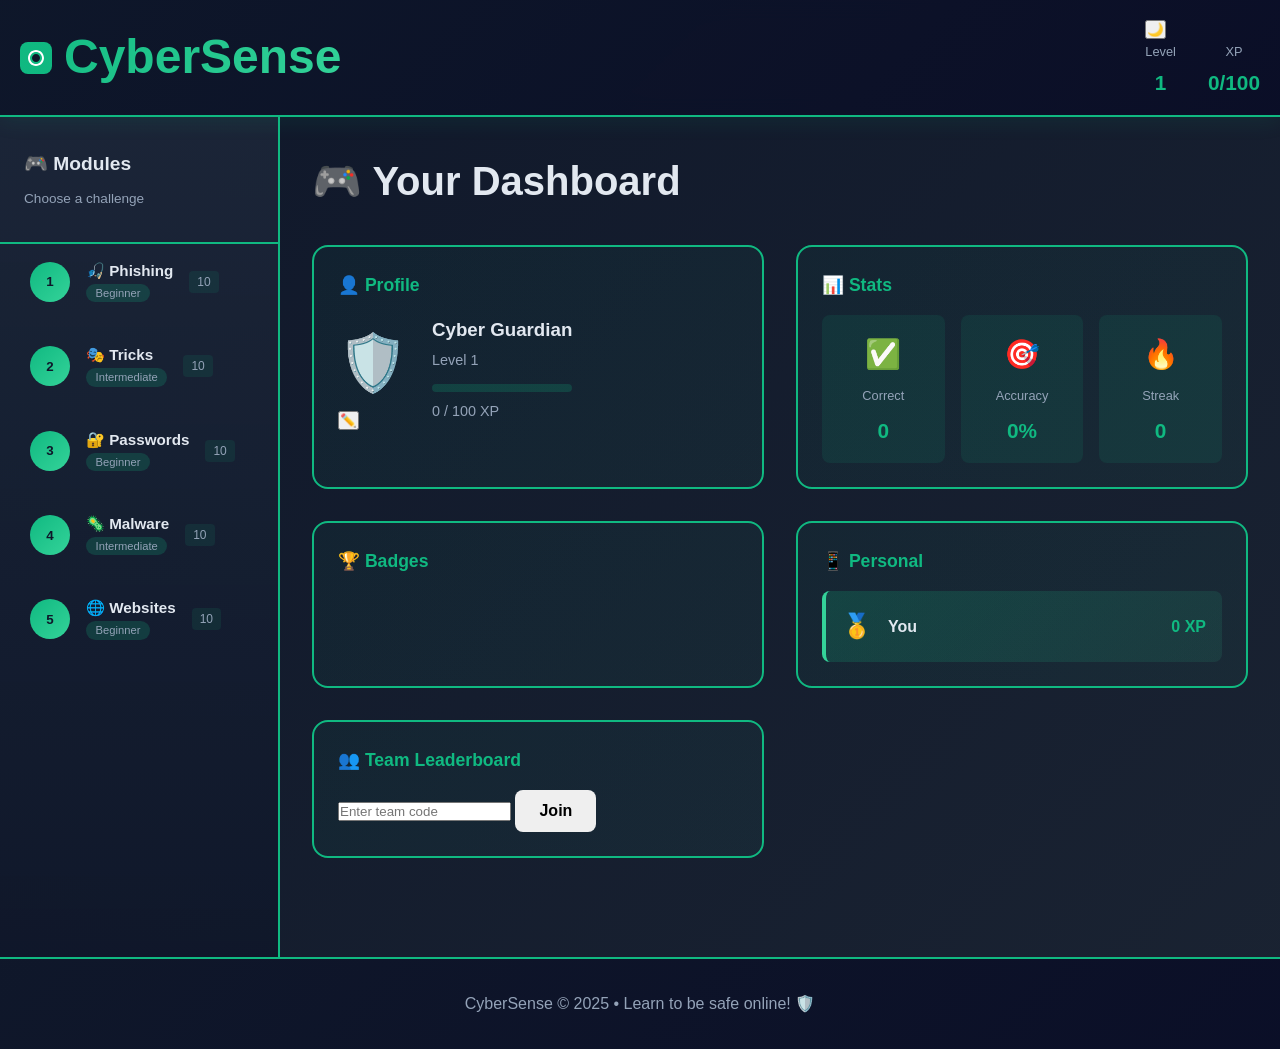
==== commit 2b8c3392: "Major Feature Update: Badges, Avatar Customization, Dark Mode, Team Leaderboard" ====
--- a/index.html
+++ b/index.html
@@ -8,7 +8,7 @@
     <title>CyberSense - Cybersecurity Training for Kids</title>
     <link rel="stylesheet" href="styles/main.css">
 </head>
-<body>
+<body data-theme="light">
     <!-- Header -->
     <header class="header">
         <div class="container">
@@ -27,14 +27,17 @@
                     </svg>
                     <h1>CyberSense</h1>
                 </div>
-                <div class="header-stats">
-                    <div class="header-stat">
-                        <span class="stat-label">Level</span>
-                        <span class="stat-value" id="header-level">1</span>
-                    </div>
-                    <div class="header-stat">
-                        <span class="stat-label">XP</span>
-                        <span class="stat-value" id="header-xp">0/100</span>
+                <div class="header-controls">
+                    <button class="theme-toggle" onclick="toggleTheme()" title="Toggle Dark Mode">🌙</button>
+                    <div class="header-stats">
+                        <div class="header-stat">
+                            <span class="stat-label">Level</span>
+                            <span class="stat-value" id="header-level">1</span>
+                        </div>
+                        <div class="header-stat">
+                            <span class="stat-label">XP</span>
+                            <span class="stat-value" id="header-xp">0/100</span>
+                        </div>
                     </div>
                 </div>
             </div>
@@ -98,7 +101,7 @@
             <!-- Dashboard Section -->
             <div id="dashboard-section" class="dashboard-section">
                 <div class="dashboard-header">
-                    <h2>🏆 Your Dashboard</h2>
+                    <h2>🎮 Your Dashboard</h2>
                 </div>
                 
                 <div class="dashboard-grid">
@@ -106,9 +109,12 @@
                     <div class="card profile-card">
                         <div class="card-title">👤 Profile</div>
                         <div class="profile-content">
-                            <div class="profile-avatar">🛡️</div>
+                            <div class="profile-avatar-container">
+                                <div class="profile-avatar" id="profile-avatar">🛡️</div>
+                                <button class="avatar-edit-btn" onclick="openAvatarCustomizer()">✏️</button>
+                            </div>
                             <div class="profile-info">
-                                <h3>Cyber Guardian</h3>
+                                <h3 id="player-name">Cyber Guardian</h3>
                                 <p id="profile-level">Level 1</p>
                                 <div class="xp-bar">
                                     <div id="xp-bar-fill" class="xp-bar-fill"></div>
@@ -133,40 +139,55 @@
                                 <span class="stat-value" id="accuracy">0%</span>
                             </div>
                             <div class="stat-item">
-                                <span class="stat-icon">🏅</span>
+                                <span class="stat-icon">🔥</span>
                                 <span class="stat-label">Streak</span>
                                 <span class="stat-value" id="best-streak">0</span>
                             </div>
                         </div>
                     </div>
 
-                    <!-- Leaderboard -->
+                    <!-- Badges Card -->
+                    <div class="card badges-card">
+                        <div class="card-title">🏆 Badges</div>
+                        <div class="badges-container" id="badges-container"></div>
+                    </div>
+
+                    <!-- Personal Leaderboard -->
                     <div class="card leaderboard-card">
-                        <div class="card-title">🏆 Leaderboard</div>
+                        <div class="card-title">📱 Personal</div>
                         <div class="leaderboard">
                             <div class="leaderboard-item rank-1">
                                 <span class="rank">🥇</span>
                                 <span class="name">You</span>
-                                <span class="points" id="leaderboard-points">0 XP</span>
-                            </div>
-                            <div class="leaderboard-item rank-2">
-                                <span class="rank">🥈</span>
-                                <span class="name">Alex</span>
-                                <span class="points">2,450 XP</span>
-                            </div>
-                            <div class="leaderboard-item rank-3">
-                                <span class="rank">🥉</span>
-                                <span class="name">Jordan</span>
-                                <span class="points">2,200 XP</span>
-                            </div>
-                        </div>
-                    </div>
-
-                    <!-- Module Progress -->
-                    <div class="card modules-progress-card">
-                        <div class="card-title">🎮 Module Progress</div>
-                        <div class="module-progress-list" id="module-progress-list"></div>
-                    </div>
+                                <span class="points" id="personal-points">0 XP</span>
+                            </div>
+                        </div>
+                    </div>
+
+                    <!-- Team Leaderboard -->
+                    <div class="card team-leaderboard-card">
+                        <div class="card-title">👥 Team Leaderboard</div>
+                        <div class="team-selector">
+                            <input type="text" id="team-code" placeholder="Enter team code" maxlength="6">
+                            <button class="btn btn-sm" onclick="joinTeam()">Join</button>
+                        </div>
+                        <div id="team-info" class="team-info hidden">
+                            <p><strong>Team:</strong> <span id="team-name">-</span></p>
+                            <div class="team-leaderboard" id="team-leaderboard"></div>
+                        </div>
+                    </div>
+                </div>
+            </div>
+
+            <!-- Avatar Customizer Modal -->
+            <div id="avatar-modal" class="modal hidden">
+                <div class="modal-content">
+                    <button class="modal-close" onclick="closeAvatarCustomizer()">✕</button>
+                    <h2>👤 Customize Avatar</h2>
+                    <div class="avatar-preview" id="avatar-preview">🛡️</div>
+                    <p style="text-align: center; color: var(--text-muted);">Click to select</p>
+                    <div class="avatar-grid" id="avatar-grid"></div>
+                    <button class="btn btn-primary" onclick="confirmAvatar()">Save Avatar</button>
                 </div>
             </div>
 
--- a/styles/main.css
+++ b/styles/main.css
@@ -1,8 +1,9 @@
 :root {
-  --primary: #06b6d4;
-  --primary-dark: #0d9488;
-  --secondary: #8b5cf6;
-  --accent: #ec4899;
+  --primary: #10b981;
+  --primary-dark: #059669;
+  --primary-light: #6ee7b7;
+  --secondary: #34d399;
+  --accent: #6ee7b7;
   --success: #10b981;
   --error: #ef4444;
   --warning: #f59e0b;
@@ -26,14 +27,14 @@
 
 body {
   font-family: -apple-system, BlinkMacSystemFont, 'Segoe UI', Roboto, 'Helvetica Neue', Arial, sans-serif;
-  background: var(--bg-dark);
+  background: linear-gradient(135deg, #0f172a 0%, #1a2332 100%);
   color: var(--text-light);
   line-height: 1.6;
   overflow-x: hidden;
 }
 
 .container {
-  max-width: 1200px;
+  max-width: 1400px;
   margin: 0 auto;
   padding: 0 20px;
 }
@@ -46,11 +47,12 @@
 .header {
   background: linear-gradient(135deg, rgba(15, 23, 42, 0.95) 0%, rgba(10, 14, 39, 0.95) 100%);
   backdrop-filter: blur(10px);
-  border-bottom: 1px solid var(--border);
+  border-bottom: 2px solid var(--primary);
   position: sticky;
   top: 0;
   z-index: 100;
   padding: 1rem 0;
+  box-shadow: 0 4px 20px rgba(16, 185, 129, 0.1);
 }
 
 .header-content {
@@ -73,83 +75,40 @@
   background-clip: text;
 }
 
-.nav {
+.header-stats {
   display: flex;
   gap: 2rem;
-  flex-wrap: wrap;
-}
-
-.nav a {
-  color: var(--text-light);
-  text-decoration: none;
-  transition: all 0.3s ease;
-  position: relative;
-}
-
-.nav a:hover {
-  color: var(--primary);
-}
-
-/* Hero Section */
-.hero {
-  position: relative;
-  min-height: 300px;
-  display: flex;
-  align-items: center;
-  justify-content: center;
-  overflow: hidden;
-  background: linear-gradient(135deg, var(--bg-dark) 0%, var(--bg-darker) 100%);
-  padding: 60px 20px;
-}
-
-.cyber-grid {
-  position: absolute;
-  inset: 0;
-  background-image:
-    linear-gradient(0deg, rgba(6, 182, 212, 0.1) 1px, transparent 1px),
-    linear-gradient(90deg, rgba(6, 182, 212, 0.1) 1px, transparent 1px);
-  background-size: 50px 50px;
-  animation: gridMove 20s linear infinite;
-}
-
-@keyframes gridMove {
-  0% { transform: translateY(0); }
-  100% { transform: translateY(50px); }
-}
-
-.hero-content {
-  position: relative;
-  z-index: 2;
-  text-align: center;
-  max-width: 800px;
-}
-
-.hero h2 {
-  font-size: 3rem;
-  margin-bottom: 1rem;
-  background: linear-gradient(135deg, var(--primary) 0%, var(--secondary) 100%);
-  -webkit-background-clip: text;
-  -webkit-text-fill-color: transparent;
-  background-clip: text;
-}
-
-.hero p {
-  font-size: 1.1rem;
-  color: var(--text-muted);
+}
+
+.header-stat {
+  display: flex;
+  flex-direction: column;
+  align-items: center;
+}
+
+.stat-label {
+  color: var(--text-muted);
+  font-size: 0.8rem;
+  margin-bottom: 0.25rem;
+}
+
+.stat-value {
+  color: var(--primary);
+  font-size: 1.3rem;
+  font-weight: 700;
 }
 
 /* Main Wrapper */
 .main-wrapper {
   display: flex;
-  min-height: calc(100vh - 200px);
-  background: linear-gradient(135deg, var(--bg-dark) 0%, var(--bg-darker) 100%);
+  min-height: calc(100vh - 180px);
 }
 
 /* Modules Sidebar */
 .modules-sidebar {
   width: 280px;
   background: linear-gradient(180deg, rgba(30, 41, 59, 0.8) 0%, rgba(15, 23, 42, 0.9) 100%);
-  border-right: 1px solid var(--border);
+  border-right: 2px solid var(--primary);
   padding: 2rem 0;
   overflow-y: auto;
   position: sticky;
@@ -159,12 +118,13 @@
 
 .sidebar-header {
   padding: 0 1.5rem 2rem;
-  border-bottom: 1px solid var(--border);
+  border-bottom: 2px solid var(--primary);
 }
 
 .sidebar-header h3 {
   color: var(--text-light);
   margin-bottom: 0.5rem;
+  font-size: 1.2rem;
 }
 
 .sidebar-header p {
@@ -186,7 +146,7 @@
   padding: 1rem;
   background: transparent;
   border: 2px solid transparent;
-  border-radius: 8px;
+  border-radius: 12px;
   cursor: pointer;
   transition: all 0.3s ease;
   color: var(--text-light);
@@ -194,22 +154,22 @@
 }
 
 .module-item:hover {
-  background: rgba(6, 182, 212, 0.1);
+  background: rgba(16, 185, 129, 0.1);
   border-color: var(--primary);
 }
 
 .module-item.active {
-  background: rgba(6, 182, 212, 0.2);
+  background: rgba(16, 185, 129, 0.2);
   border-color: var(--primary);
-  box-shadow: 0 0 20px rgba(6, 182, 212, 0.2);
+  box-shadow: 0 0 20px rgba(16, 185, 129, 0.3);
 }
 
 .module-number {
   display: flex;
   align-items: center;
   justify-content: center;
-  width: 36px;
-  height: 36px;
+  width: 40px;
+  height: 40px;
   background: linear-gradient(135deg, var(--primary) 0%, var(--secondary) 100%);
   border-radius: 50%;
   font-weight: 700;
@@ -217,12 +177,8 @@
   flex-shrink: 0;
 }
 
-.module-info {
-  flex: 1;
-}
-
 .module-info h4 {
-  font-size: 0.9rem;
+  font-size: 0.95rem;
   margin-bottom: 0.25rem;
   color: var(--text-light);
 }
@@ -231,7 +187,7 @@
   display: inline-block;
   font-size: 0.7rem;
   color: var(--text-muted);
-  background: rgba(139, 92, 246, 0.2);
+  background: rgba(16, 185, 129, 0.2);
   padding: 0.2rem 0.6rem;
   border-radius: 12px;
 }
@@ -240,67 +196,219 @@
   font-size: 0.75rem;
   color: var(--text-muted);
   padding: 0.25rem 0.5rem;
-  background: rgba(6, 182, 212, 0.1);
+  background: rgba(16, 185, 129, 0.1);
   border-radius: 4px;
 }
 
-/* Quiz Main Area */
-.quiz-main {
+/* Main Content */
+.main-content {
   flex: 1;
   padding: 2rem;
   overflow-y: auto;
 }
 
-/* Welcome Section */
-.welcome-section {
-  display: flex;
-  align-items: center;
-  justify-content: center;
-  min-height: 600px;
-}
-
-.welcome-content {
-  text-align: center;
-  max-width: 500px;
-}
-
-.welcome-content h2 {
+/* Dashboard Section */
+.dashboard-section {
+  animation: fadeIn 0.5s ease;
+}
+
+.dashboard-header {
+  margin-bottom: 2rem;
+}
+
+.dashboard-header h2 {
   font-size: 2.5rem;
+  color: var(--text-light);
+  margin-bottom: 0.5rem;
+}
+
+.dashboard-grid {
+  display: grid;
+  grid-template-columns: repeat(auto-fit, minmax(300px, 1fr));
+  gap: 2rem;
+}
+
+/* Cards */
+.card {
+  background: linear-gradient(135deg, rgba(16, 185, 129, 0.05) 0%, rgba(52, 211, 153, 0.05) 100%);
+  border: 2px solid var(--primary);
+  border-radius: 16px;
+  padding: 1.5rem;
+  transition: all 0.3s ease;
+}
+
+.card:hover {
+  transform: translateY(-5px);
+  box-shadow: 0 10px 30px rgba(16, 185, 129, 0.2);
+  border-color: var(--secondary);
+}
+
+.card-title {
+  font-size: 1.1rem;
+  font-weight: 700;
+  color: var(--primary);
   margin-bottom: 1rem;
-  background: linear-gradient(135deg, var(--primary) 0%, var(--secondary) 100%);
-  -webkit-background-clip: text;
-  -webkit-text-fill-color: transparent;
-  background-clip: text;
-}
-
-.welcome-content p {
-  color: var(--text-muted);
-  font-size: 1.1rem;
-  margin-bottom: 2rem;
-}
-
-.welcome-stats {
+  display: flex;
+  align-items: center;
+  gap: 0.5rem;
+}
+
+/* Profile Card */
+.profile-card {
+  grid-column: span 1;
+}
+
+.profile-content {
+  display: flex;
+  gap: 1.5rem;
+  align-items: center;
+}
+
+.profile-avatar {
+  font-size: 3.5rem;
+  flex-shrink: 0;
+}
+
+.profile-info h3 {
+  color: var(--text-light);
+  margin-bottom: 0.25rem;
+}
+
+.profile-info p {
+  color: var(--text-muted);
+  font-size: 0.9rem;
+  margin-bottom: 0.75rem;
+}
+
+.xp-bar {
+  width: 100%;
+  height: 8px;
+  background: rgba(16, 185, 129, 0.2);
+  border-radius: 4px;
+  overflow: hidden;
+  margin-bottom: 0.5rem;
+}
+
+.xp-bar-fill {
+  height: 100%;
+  background: linear-gradient(90deg, var(--primary), var(--secondary));
+  border-radius: 4px;
+  transition: width 0.3s ease;
+  width: 0%;
+}
+
+.xp-text {
+  font-size: 0.8rem;
+  color: var(--text-muted);
+}
+
+/* Stats Card */
+.stats-card {
+  grid-column: span 1;
+}
+
+.stats-grid {
   display: grid;
   grid-template-columns: repeat(3, 1fr);
-  gap: 1.5rem;
-}
-
-.stat-box {
-  background: linear-gradient(135deg, rgba(6, 182, 212, 0.1) 0%, rgba(139, 92, 246, 0.1) 100%);
-  border: 1px solid var(--border);
+  gap: 1rem;
+}
+
+.stat-item {
+  text-align: center;
+  padding: 1rem;
+  background: rgba(16, 185, 129, 0.1);
   border-radius: 8px;
-  padding: 1.5rem;
-}
-
-.stat-number {
-  font-size: 2rem;
-  font-weight: 700;
-  color: var(--primary);
+}
+
+.stat-icon {
+  font-size: 1.8rem;
+  display: block;
   margin-bottom: 0.5rem;
 }
 
-.stat-label {
-  color: var(--text-muted);
+.stat-item .stat-label {
+  color: var(--text-muted);
+  font-size: 0.8rem;
+  display: block;
+  margin-bottom: 0.5rem;
+}
+
+.stat-item .stat-value {
+  color: var(--primary);
+  font-size: 1.3rem;
+  font-weight: 700;
+}
+
+/* Leaderboard Card */
+.leaderboard-card {
+  grid-column: span 1;
+}
+
+.leaderboard {
+  display: flex;
+  flex-direction: column;
+  gap: 0.75rem;
+}
+
+.leaderboard-item {
+  display: flex;
+  align-items: center;
+  gap: 1rem;
+  padding: 1rem;
+  background: rgba(16, 185, 129, 0.1);
+  border-radius: 8px;
+  border-left: 4px solid var(--primary);
+}
+
+.leaderboard-item.rank-1 {
+  background: linear-gradient(135deg, rgba(16, 185, 129, 0.2) 0%, rgba(52, 211, 153, 0.1) 100%);
+  border-left-color: var(--secondary);
+}
+
+.rank {
+  font-size: 1.5rem;
+  flex-shrink: 0;
+}
+
+.leaderboard-item .name {
+  flex: 1;
+  color: var(--text-light);
+  font-weight: 600;
+}
+
+.leaderboard-item .points {
+  color: var(--primary);
+  font-weight: 700;
+}
+
+/* Module Progress Card */
+.modules-progress-card {
+  grid-column: span 1;
+}
+
+.module-progress-list {
+  display: flex;
+  flex-direction: column;
+  gap: 0.75rem;
+}
+
+.module-progress-item {
+  display: flex;
+  justify-content: space-between;
+  align-items: center;
+  padding: 0.75rem;
+  background: rgba(16, 185, 129, 0.1);
+  border-radius: 6px;
+}
+
+.module-progress-item .name {
+  color: var(--text-light);
+  font-size: 0.9rem;
+}
+
+.module-progress-item .value {
+  color: var(--primary);
+  font-weight: 700;
   font-size: 0.9rem;
 }
 
@@ -309,21 +417,32 @@
   display: flex;
   flex-direction: column;
   gap: 2rem;
+  animation: fadeIn 0.5s ease;
 }
 
 .quiz-header {
   display: flex;
-  flex-direction: column;
-  gap: 1rem;
+  justify-content: space-between;
+  align-items: center;
+  gap: 2rem;
+  flex-wrap: wrap;
   padding-bottom: 1.5rem;
-  border-bottom: 1px solid var(--border);
-}
-
-.quiz-title {
-  display: flex;
-  justify-content: space-between;
-  align-items: center;
-  gap: 1rem;
+  border-bottom: 2px solid var(--primary);
+}
+
+.btn-back {
+  background: transparent;
+  border: 2px solid var(--primary);
+  color: var(--primary);
+  padding: 0.6rem 1.2rem;
+  border-radius: 8px;
+  cursor: pointer;
+  font-weight: 600;
+  transition: all 0.3s ease;
+}
+
+.btn-back:hover {
+  background: rgba(16, 185, 129, 0.2);
 }
 
 .quiz-title h2 {
@@ -332,24 +451,32 @@
   margin: 0;
 }
 
-.question-counter {
+.level-badge {
+  background: linear-gradient(135deg, var(--primary) 0%, var(--secondary) 100%);
+  color: var(--bg-dark);
+  padding: 0.5rem 1rem;
+  border-radius: 20px;
+  font-weight: 700;
+  font-size: 0.9rem;
+}
+
+.quiz-progress {
   color: var(--primary);
   font-weight: 600;
-  font-size: 1.1rem;
+  font-size: 1rem;
 }
 
 .progress-bar {
   width: 100%;
-  height: 6px;
-  background: rgba(6, 182, 212, 0.1);
-  border-radius: 3px;
+  height: 8px;
+  background: rgba(16, 185, 129, 0.1);
+  border-radius: 4px;
   overflow: hidden;
 }
 
 .progress-fill {
   height: 100%;
   background: linear-gradient(90deg, var(--primary), var(--secondary));
-  border-radius: 3px;
   transition: width 0.3s ease;
 }
 
@@ -360,25 +487,24 @@
 }
 
 .scenario-box {
-  background: linear-gradient(135deg, rgba(6, 182, 212, 0.05) 0%, rgba(139, 92, 246, 0.05) 100%);
-  border: 1px solid var(--border);
+  background: linear-gradient(135deg, rgba(16, 185, 129, 0.1) 0%, rgba(52, 211, 153, 0.05) 100%);
+  border: 2px solid var(--primary);
   border-radius: 12px;
   padding: 2rem;
 }
 
 .scenario-text {
   color: var(--text-light);
-  font-size: 1.05rem;
+  font-size: 1.1rem;
   line-height: 1.8;
 }
 
 /* Password Tester */
 .password-tester {
-  background: linear-gradient(135deg, rgba(139, 92, 246, 0.1) 0%, rgba(236, 72, 153, 0.1) 100%);
-  border: 1px solid var(--border);
+  background: linear-gradient(135deg, rgba(16, 185, 129, 0.1) 0%, rgba(52, 211, 153, 0.05) 100%);
+  border: 2px solid var(--primary);
   border-radius: 12px;
   padding: 1.5rem;
-  margin: 1rem 0;
 }
 
 .password-tester h3 {
@@ -394,8 +520,8 @@
 .password-input {
   width: 100%;
   padding: 0.75rem 2.5rem 0.75rem 1rem;
-  background: rgba(30, 41, 59, 0.8);
-  border: 1px solid var(--border);
+  background: rgba(15, 23, 42, 0.8);
+  border: 2px solid var(--primary);
   border-radius: 8px;
   color: var(--text-light);
   font-size: 1rem;
@@ -404,8 +530,8 @@
 
 .password-input:focus {
   outline: none;
-  border-color: var(--primary);
-  box-shadow: 0 0 0 3px rgba(6, 182, 212, 0.1);
+  border-color: var(--secondary);
+  box-shadow: 0 0 0 3px rgba(16, 185, 129, 0.2);
 }
 
 .toggle-password-visibility {
@@ -425,14 +551,10 @@
   color: var(--primary);
 }
 
-.password-strength {
-  margin-bottom: 1rem;
-}
-
 .strength-bar {
   width: 100%;
   height: 8px;
-  background: rgba(6, 182, 212, 0.1);
+  background: rgba(16, 185, 129, 0.1);
   border-radius: 4px;
   overflow: hidden;
   margin-bottom: 0.5rem;
@@ -455,15 +577,16 @@
   list-style: none;
   padding: 0;
   display: grid;
-  grid-template-columns: repeat(auto-fit, minmax(200px, 1fr));
-  gap: 0.75rem;
+  grid-template-columns: repeat(auto-fit, minmax(180px, 1fr));
+  gap: 0.5rem;
+  margin-top: 1rem;
 }
 
 .strength-criteria li {
   padding: 0.5rem 0.75rem;
   border-radius: 6px;
   font-size: 0.85rem;
-  background: rgba(6, 182, 212, 0.1);
+  background: rgba(16, 185, 129, 0.1);
   color: var(--text-muted);
   display: flex;
   align-items: center;
@@ -471,8 +594,8 @@
 }
 
 .strength-criteria li.met {
-  background: rgba(16, 185, 129, 0.2);
-  color: var(--success);
+  background: rgba(16, 185, 129, 0.3);
+  color: var(--primary);
 }
 
 .strength-criteria li::before {
@@ -491,8 +614,8 @@
 }
 
 .option-btn {
-  background: linear-gradient(135deg, rgba(6, 182, 212, 0.05) 0%, rgba(139, 92, 246, 0.05) 100%);
-  border: 2px solid var(--border);
+  background: linear-gradient(135deg, rgba(16, 185, 129, 0.05) 0%, rgba(52, 211, 153, 0.05) 100%);
+  border: 2px solid var(--primary);
   border-radius: 12px;
   padding: 1.25rem;
   color: var(--text-light);
@@ -505,8 +628,8 @@
 }
 
 .option-btn:hover:not(.disabled) {
-  border-color: var(--primary);
-  background: linear-gradient(135deg, rgba(6, 182, 212, 0.15) 0%, rgba(139, 92, 246, 0.1) 100%);
+  border-color: var(--secondary);
+  background: linear-gradient(135deg, rgba(16, 185, 129, 0.15) 0%, rgba(52, 211, 153, 0.1) 100%);
   transform: translateX(5px);
 }
 
@@ -530,28 +653,28 @@
 
 .option-text {
   color: var(--text-light);
-  line-height: 1.5;
+  line-height: 1.6;
 }
 
 /* Feedback Section */
 .feedback-section {
   margin: 1rem 0;
+  animation: slideIn 0.3s ease;
 }
 
 .feedback-card {
   border-radius: 12px;
   padding: 1.5rem;
-  border-left: 4px solid var(--border);
-  animation: slideIn 0.3s ease;
+  border-left: 4px solid var(--primary);
 }
 
 .feedback-card.correct {
-  background: rgba(16, 185, 129, 0.1);
+  background: rgba(16, 185, 129, 0.15);
   border-left-color: var(--success);
 }
 
 .feedback-card.incorrect {
-  background: rgba(239, 68, 68, 0.1);
+  background: rgba(239, 68, 68, 0.15);
   border-left-color: var(--error);
 }
 
@@ -576,13 +699,47 @@
 }
 
 .feedback-tip {
-  background: rgba(6, 182, 212, 0.2);
+  background: rgba(16, 185, 129, 0.2);
   border-left: 3px solid var(--primary);
   padding: 0.75rem 1rem;
   border-radius: 6px;
   color: var(--text-light);
   font-size: 0.9rem;
   margin-top: 1rem;
+}
+
+/* XP Message */
+.xp-message {
+  position: fixed;
+  top: 100px;
+  right: 20px;
+  background: linear-gradient(135deg, var(--primary) 0%, var(--secondary) 100%);
+  color: var(--bg-dark);
+  padding: 1rem 1.5rem;
+  border-radius: 8px;
+  font-weight: 700;
+  animation: popUp 0.5s ease;
+  z-index: 1000;
+}
+
+@keyframes popUp {
+  0% {
+    opacity: 0;
+    transform: translateY(-20px);
+  }
+  100% {
+    opacity: 1;
+    transform: translateY(0);
+  }
+}
+
+@keyframes fadeIn {
+  from {
+    opacity: 0;
+  }
+  to {
+    opacity: 1;
+  }
 }
 
 @keyframes slideIn {
@@ -594,35 +751,6 @@
     opacity: 1;
     transform: translateY(0);
   }
-}
-
-/* Quiz Stats */
-.quiz-stats {
-  display: grid;
-  grid-template-columns: repeat(3, 1fr);
-  gap: 1rem;
-  padding: 1.5rem;
-  background: rgba(6, 182, 212, 0.05);
-  border: 1px solid var(--border);
-  border-radius: 8px;
-}
-
-.stat {
-  text-align: center;
-}
-
-.stat .label {
-  display: block;
-  color: var(--text-muted);
-  font-size: 0.85rem;
-  margin-bottom: 0.5rem;
-}
-
-.stat .value {
-  display: block;
-  font-size: 1.5rem;
-  font-weight: 700;
-  color: var(--primary);
 }
 
 /* Buttons */
@@ -636,28 +764,26 @@
   transition: all 0.3s ease;
   display: inline-block;
   text-decoration: none;
-  position: relative;
-  overflow: hidden;
+}
+
+.btn-primary {
+  background: linear-gradient(135deg, var(--primary) 0%, var(--secondary) 100%);
+  color: var(--bg-dark);
+}
+
+.btn-primary:hover {
+  transform: translateY(-3px);
+  box-shadow: 0 10px 30px rgba(16, 185, 129, 0.3);
 }
 
 .btn-secondary {
-  background: linear-gradient(135deg, var(--primary) 0%, var(--primary-dark) 100%);
-  color: var(--bg-dark);
-}
-
-.btn-secondary:hover {
-  transform: translateY(-3px);
-  box-shadow: 0 10px 30px rgba(6, 182, 212, 0.3);
-}
-
-.btn-outline {
   background: transparent;
   border: 2px solid var(--primary);
   color: var(--primary);
 }
 
-.btn-outline:hover {
-  background: rgba(6, 182, 212, 0.1);
+.btn-secondary:hover {
+  background: rgba(16, 185, 129, 0.2);
   transform: translateY(-3px);
 }
 
@@ -672,33 +798,19 @@
   min-width: 150px;
 }
 
-/* About Section */
-.about {
-  padding: 4rem 2rem;
-  background: linear-gradient(180deg, var(--bg-darker) 0%, var(--bg-dark) 100%);
-  border-top: 1px solid var(--border);
-}
-
-.about h2 {
-  font-size: 2rem;
-  margin-bottom: 1.5rem;
+/* Footer */
+.footer {
+  background: linear-gradient(135deg, rgba(15, 23, 42, 0.95) 0%, rgba(10, 14, 39, 0.95) 100%);
+  border-top: 2px solid var(--primary);
+  padding: 2rem;
   text-align: center;
-  color: var(--text-light);
-}
-
-.about p {
-  text-align: center;
-  color: var(--text-muted);
-  max-width: 700px;
-  margin: 0 auto 1rem;
-  line-height: 1.8;
+  color: var(--text-muted);
 }
 
 /* Responsive */
 @media (max-width: 1024px) {
   .main-wrapper {
     flex-direction: column;
-    min-height: auto;
   }
 
   .modules-sidebar {
@@ -706,7 +818,7 @@
     height: auto;
     position: static;
     border-right: none;
-    border-bottom: 1px solid var(--border);
+    border-bottom: 2px solid var(--primary);
   }
 
   .modules-list {
@@ -716,74 +828,52 @@
 
   .module-item {
     flex: 1;
-    min-width: 150px;
+    min-width: 140px;
+  }
+
+  .dashboard-grid {
+    grid-template-columns: 1fr;
   }
 }
 
 @media (max-width: 768px) {
+  .header-content {
+    gap: 1rem;
+  }
+
+  .header-stats {
+    gap: 1rem;
+  }
+
+  .quiz-header {
+    flex-direction: column;
+    align-items: flex-start;
+  }
+
+  .dashboard-grid {
+    grid-template-columns: 1fr;
+  }
+
+  .stats-grid {
+    grid-template-columns: 1fr;
+  }
+
+  .button-group .btn {
+    width: 100%;
+  }
+}
+
+@media (max-width: 480px) {
   .logo {
     font-size: 1.1rem;
   }
 
-  .hero h2 {
-    font-size: 1.8rem;
-  }
-
-  .quiz-title {
-    flex-direction: column;
-    align-items: flex-start;
-  }
-
-  .quiz-title h2 {
-    font-size: 1.5rem;
-  }
-
-  .welcome-stats {
-    grid-template-columns: repeat(3, 1fr);
-    gap: 1rem;
-  }
-
-  .strength-criteria {
-    grid-template-columns: 1fr;
-  }
-
-  .quiz-stats {
-    grid-template-columns: repeat(3, 1fr);
-  }
-
-  .button-group {
-    flex-direction: column;
-  }
-
-  .button-group .btn {
-    width: 100%;
-  }
-}
-
-@media (max-width: 480px) {
-  .hero {
-    min-height: 200px;
-    padding: 40px 20px;
-  }
-
-  .hero h2 {
-    font-size: 1.4rem;
-  }
-
-  .quiz-main {
+  .main-content {
     padding: 1rem;
   }
 
-  .scenario-box {
+  .card {
     padding: 1rem;
-  }
-
-  .welcome-stats {
-    grid-template-columns: 1fr;
-  }
-
-  .quiz-stats {
-    grid-template-columns: 1fr;
   }
 
   .option-btn {
@@ -793,4 +883,8 @@
   .module-item {
     padding: 0.75rem;
   }
-}
+
+  .stats-grid {
+    grid-template-columns: 1fr;
+  }
+}
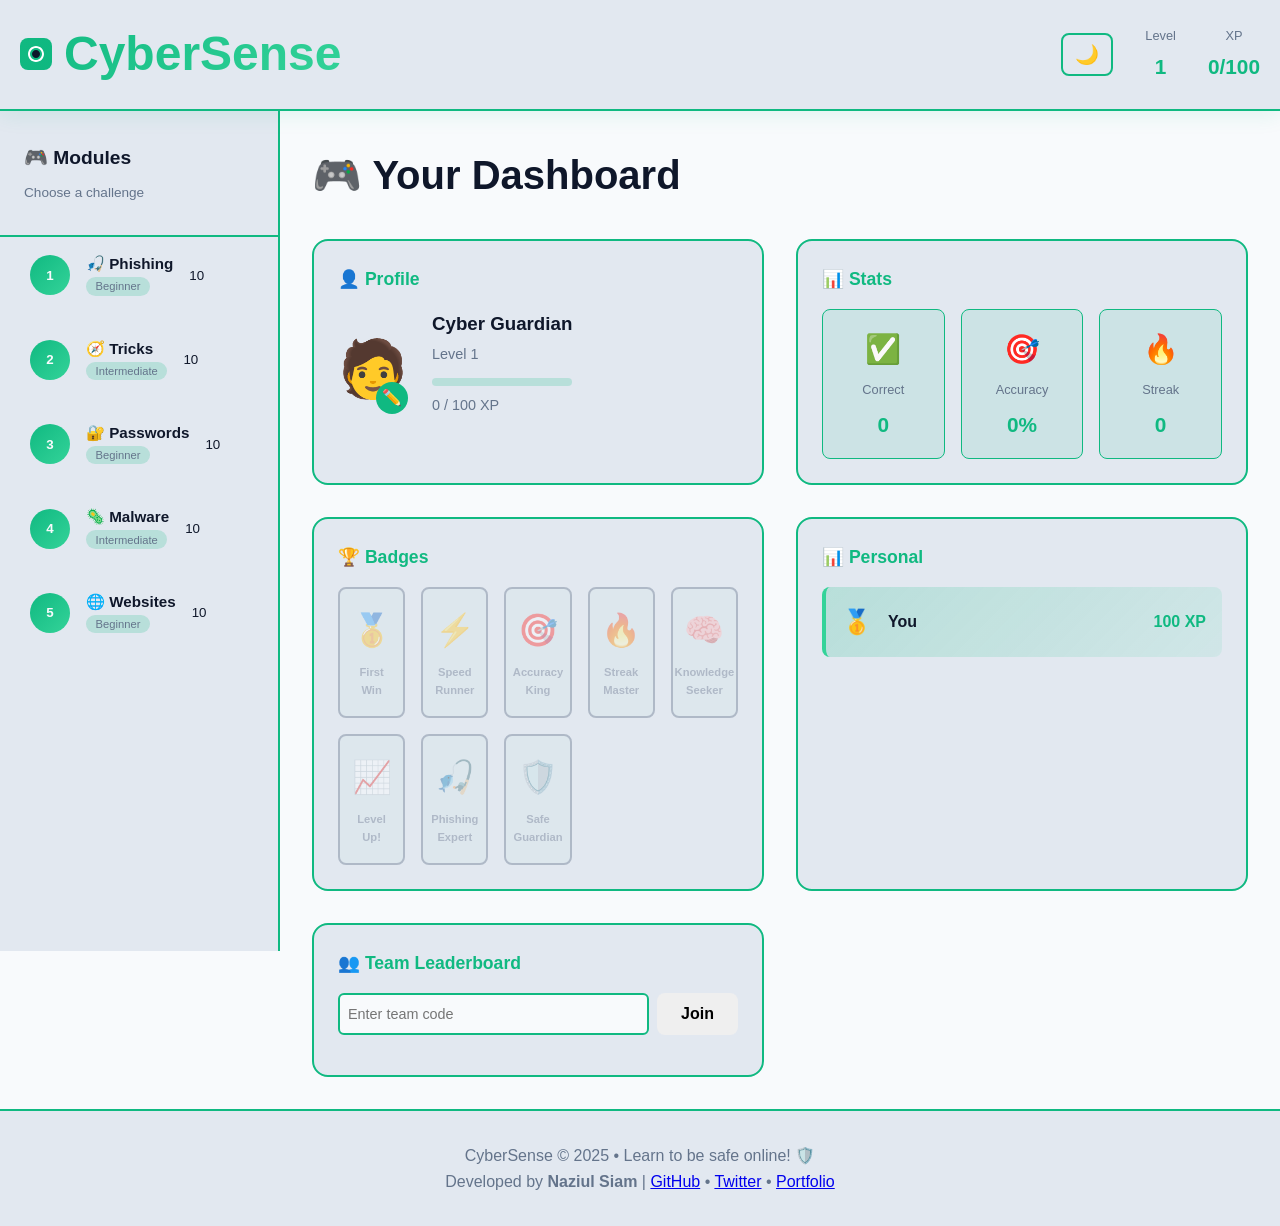
==== commit 7ef6f89a: "Add credits to footer" ====
--- a/index.html
+++ b/index.html
@@ -64,7 +64,7 @@
                 <button class="module-item" onclick="selectModule(1)" data-module="1">
                     <span class="module-number">2</span>
                     <div class="module-info">
-                        <h4>🎭 Tricks</h4>
+                        <h4>🧭 Tricks</h4>
                         <span class="module-difficulty">Intermediate</span>
                     </div>
                     <span class="module-progress">10</span>
@@ -110,7 +110,7 @@
                         <div class="card-title">👤 Profile</div>
                         <div class="profile-content">
                             <div class="profile-avatar-container">
-                                <div class="profile-avatar" id="profile-avatar">🛡️</div>
+                                <div class="profile-avatar" id="profile-avatar">🧑</div>
                                 <button class="avatar-edit-btn" onclick="openAvatarCustomizer()">✏️</button>
                             </div>
                             <div class="profile-info">
@@ -154,7 +154,7 @@
 
                     <!-- Personal Leaderboard -->
                     <div class="card leaderboard-card">
-                        <div class="card-title">📱 Personal</div>
+                        <div class="card-title">📊 Personal</div>
                         <div class="leaderboard">
                             <div class="leaderboard-item rank-1">
                                 <span class="rank">🥇</span>
@@ -184,7 +184,7 @@
                 <div class="modal-content">
                     <button class="modal-close" onclick="closeAvatarCustomizer()">✕</button>
                     <h2>👤 Customize Avatar</h2>
-                    <div class="avatar-preview" id="avatar-preview">🛡️</div>
+                    <div class="avatar-preview" id="avatar-preview">🧑</div>
                     <p style="text-align: center; color: var(--text-muted);">Click to select</p>
                     <div class="avatar-grid" id="avatar-grid"></div>
                     <button class="btn btn-primary" onclick="confirmAvatar()">Save Avatar</button>
@@ -255,7 +255,10 @@
     <!-- Footer -->
     <footer class="footer">
         <div class="container">
-            <p>CyberSense © 2025 • Learn to be safe online! 🛡️</p>
+            <div class="footer-content">
+                <p class="footer-text">CyberSense © 2025 • Learn to be safe online! 🛡️</p>
+                <p class="footer-credits">Developed by <strong>Naziul Siam</strong> | <a href="#" class="footer-link">GitHub</a> • <a href="#" class="footer-link">Twitter</a> • <a href="#" class="footer-link">Portfolio</a></p>
+            </div>
         </div>
     </footer>
 
--- a/styles/main.css
+++ b/styles/main.css
@@ -15,6 +15,26 @@
   --border: #334155;
 }
 
+/* Dark Mode */
+[data-theme="dark"] {
+  --bg-dark: #0a0e27;
+  --bg-darker: #050812;
+  --bg-light: #0f1729;
+  --text-light: #d4d4d8;
+  --text-muted: #71717a;
+  --border: #27272a;
+}
+
+/* Light Mode */
+[data-theme="light"] {
+  --bg-dark: #f8fafc;
+  --bg-darker: #f1f5f9;
+  --bg-light: #e2e8f0;
+  --text-light: #0f172a;
+  --text-muted: #64748b;
+  --border: #cbd5e1;
+}
+
 * {
   margin: 0;
   padding: 0;
@@ -27,10 +47,11 @@
 
 body {
   font-family: -apple-system, BlinkMacSystemFont, 'Segoe UI', Roboto, 'Helvetica Neue', Arial, sans-serif;
-  background: linear-gradient(135deg, #0f172a 0%, #1a2332 100%);
+  background: var(--bg-dark);
   color: var(--text-light);
   line-height: 1.6;
   overflow-x: hidden;
+  transition: background 0.3s ease, color 0.3s ease;
 }
 
 .container {
@@ -45,7 +66,7 @@
 
 /* Header */
 .header {
-  background: linear-gradient(135deg, rgba(15, 23, 42, 0.95) 0%, rgba(10, 14, 39, 0.95) 100%);
+  background: var(--bg-light);
   backdrop-filter: blur(10px);
   border-bottom: 2px solid var(--primary);
   position: sticky;
@@ -53,6 +74,7 @@
   z-index: 100;
   padding: 1rem 0;
   box-shadow: 0 4px 20px rgba(16, 185, 129, 0.1);
+  transition: background 0.3s ease;
 }
 
 .header-content {
@@ -75,6 +97,27 @@
   background-clip: text;
 }
 
+.header-controls {
+  display: flex;
+  align-items: center;
+  gap: 2rem;
+}
+
+.theme-toggle {
+  background: none;
+  border: 2px solid var(--primary);
+  border-radius: 8px;
+  padding: 0.5rem 0.75rem;
+  font-size: 1.2rem;
+  cursor: pointer;
+  transition: all 0.3s ease;
+}
+
+.theme-toggle:hover {
+  background: rgba(16, 185, 129, 0.1);
+  transform: scale(1.1);
+}
+
 .header-stats {
   display: flex;
   gap: 2rem;
@@ -107,13 +150,14 @@
 /* Modules Sidebar */
 .modules-sidebar {
   width: 280px;
-  background: linear-gradient(180deg, rgba(30, 41, 59, 0.8) 0%, rgba(15, 23, 42, 0.9) 100%);
+  background: var(--bg-light);
   border-right: 2px solid var(--primary);
   padding: 2rem 0;
   overflow-y: auto;
   position: sticky;
   top: 60px;
   height: calc(100vh - 60px);
+  transition: background 0.3s ease;
 }
 
 .sidebar-header {
@@ -192,19 +236,13 @@
   border-radius: 12px;
 }
 
-.module-progress {
-  font-size: 0.75rem;
-  color: var(--text-muted);
-  padding: 0.25rem 0.5rem;
-  background: rgba(16, 185, 129, 0.1);
-  border-radius: 4px;
-}
-
 /* Main Content */
 .main-content {
   flex: 1;
   padding: 2rem;
   overflow-y: auto;
+  background: var(--bg-dark);
+  transition: background 0.3s ease;
 }
 
 /* Dashboard Section */
@@ -230,7 +268,7 @@
 
 /* Cards */
 .card {
-  background: linear-gradient(135deg, rgba(16, 185, 129, 0.05) 0%, rgba(52, 211, 153, 0.05) 100%);
+  background: var(--bg-light);
   border: 2px solid var(--primary);
   border-radius: 16px;
   padding: 1.5rem;
@@ -264,9 +302,40 @@
   align-items: center;
 }
 
+.profile-avatar-container {
+  position: relative;
+}
+
 .profile-avatar {
   font-size: 3.5rem;
-  flex-shrink: 0;
+  cursor: pointer;
+  transition: transform 0.3s ease;
+}
+
+.profile-avatar:hover {
+  transform: scale(1.1);
+}
+
+.avatar-edit-btn {
+  position: absolute;
+  bottom: 0;
+  right: 0;
+  background: var(--primary);
+  border: none;
+  border-radius: 50%;
+  width: 32px;
+  height: 32px;
+  font-size: 1rem;
+  cursor: pointer;
+  display: flex;
+  align-items: center;
+  justify-content: center;
+  transition: all 0.3s ease;
+}
+
+.avatar-edit-btn:hover {
+  transform: scale(1.15);
+  background: var(--secondary);
 }
 
 .profile-info h3 {
@@ -318,6 +387,7 @@
   padding: 1rem;
   background: rgba(16, 185, 129, 0.1);
   border-radius: 8px;
+  border: 1px solid var(--primary);
 }
 
 .stat-icon {
@@ -339,8 +409,59 @@
   font-weight: 700;
 }
 
-/* Leaderboard Card */
-.leaderboard-card {
+/* Badges Card */
+.badges-card {
+  grid-column: span 1;
+}
+
+.badges-container {
+  display: grid;
+  grid-template-columns: repeat(auto-fill, minmax(60px, 1fr));
+  gap: 1rem;
+}
+
+.badge {
+  display: flex;
+  flex-direction: column;
+  align-items: center;
+  justify-content: center;
+  padding: 1rem;
+  border-radius: 8px;
+  background: rgba(16, 185, 129, 0.1);
+  border: 2px solid var(--primary);
+  cursor: pointer;
+  transition: all 0.3s ease;
+  text-align: center;
+}
+
+.badge.unlocked {
+  background: rgba(16, 185, 129, 0.25);
+  box-shadow: 0 0 15px rgba(16, 185, 129, 0.3);
+}
+
+.badge.locked {
+  opacity: 0.4;
+  border-color: var(--text-muted);
+  background: rgba(16, 185, 129, 0.05);
+}
+
+.badge-icon {
+  font-size: 2rem;
+  margin-bottom: 0.5rem;
+}
+
+.badge-name {
+  font-size: 0.7rem;
+  color: var(--text-muted);
+  font-weight: 600;
+}
+
+.badge:hover .badge-name {
+  color: var(--text-light);
+}
+
+/* Leaderboard Cards */
+.leaderboard-card, .team-leaderboard-card {
   grid-column: span 1;
 }
 
@@ -381,35 +502,130 @@
   font-weight: 700;
 }
 
-/* Module Progress Card */
-.modules-progress-card {
-  grid-column: span 1;
-}
-
-.module-progress-list {
+/* Team Leaderboard */
+.team-selector {
+  display: flex;
+  gap: 0.5rem;
+  margin-bottom: 1rem;
+}
+
+#team-code {
+  flex: 1;
+  padding: 0.5rem;
+  border: 2px solid var(--primary);
+  border-radius: 6px;
+  background: var(--bg-dark);
+  color: var(--text-light);
+  font-size: 0.9rem;
+}
+
+#team-code:focus {
+  outline: none;
+  border-color: var(--secondary);
+}
+
+.btn-sm {
+  padding: 0.5rem 1rem;
+  font-size: 0.85rem;
+}
+
+.team-info {
+  margin-top: 1rem;
+}
+
+.team-info p {
+  color: var(--text-muted);
+  margin-bottom: 1rem;
+  font-size: 0.9rem;
+}
+
+.team-leaderboard {
   display: flex;
   flex-direction: column;
-  gap: 0.75rem;
-}
-
-.module-progress-item {
-  display: flex;
-  justify-content: space-between;
-  align-items: center;
-  padding: 0.75rem;
+  gap: 0.5rem;
+}
+
+/* Modal */
+.modal {
+  position: fixed;
+  inset: 0;
+  background: rgba(0, 0, 0, 0.7);
+  display: flex;
+  align-items: center;
+  justify-content: center;
+  z-index: 1000;
+  animation: fadeIn 0.3s ease;
+}
+
+.modal-content {
+  background: var(--bg-light);
+  border-radius: 16px;
+  padding: 2rem;
+  max-width: 500px;
+  width: 90%;
+  max-height: 80vh;
+  overflow-y: auto;
+  position: relative;
+}
+
+.modal-close {
+  position: absolute;
+  top: 1rem;
+  right: 1rem;
+  background: none;
+  border: none;
+  font-size: 1.5rem;
+  color: var(--text-muted);
+  cursor: pointer;
+  transition: color 0.3s ease;
+}
+
+.modal-close:hover {
+  color: var(--text-light);
+}
+
+.modal h2 {
+  color: var(--text-light);
+  margin-bottom: 1.5rem;
+  text-align: center;
+}
+
+.avatar-preview {
+  font-size: 4rem;
+  text-align: center;
+  margin: 1rem 0;
+  padding: 1rem;
   background: rgba(16, 185, 129, 0.1);
-  border-radius: 6px;
-}
-
-.module-progress-item .name {
-  color: var(--text-light);
-  font-size: 0.9rem;
-}
-
-.module-progress-item .value {
-  color: var(--primary);
-  font-weight: 700;
-  font-size: 0.9rem;
+  border-radius: 8px;
+}
+
+.avatar-grid {
+  display: grid;
+  grid-template-columns: repeat(5, 1fr);
+  gap: 1rem;
+  margin: 1.5rem 0;
+}
+
+.avatar-option {
+  font-size: 2.5rem;
+  padding: 1rem;
+  border: 2px solid var(--border);
+  border-radius: 8px;
+  cursor: pointer;
+  transition: all 0.3s ease;
+  background: rgba(16, 185, 129, 0.05);
+}
+
+.avatar-option:hover {
+  border-color: var(--primary);
+  background: rgba(16, 185, 129, 0.2);
+  transform: scale(1.1);
+}
+
+.avatar-option.selected {
+  border-color: var(--secondary);
+  background: rgba(16, 185, 129, 0.3);
+  box-shadow: 0 0 15px rgba(16, 185, 129, 0.3);
 }
 
 /* Quiz Section */
@@ -487,7 +703,7 @@
 }
 
 .scenario-box {
-  background: linear-gradient(135deg, rgba(16, 185, 129, 0.1) 0%, rgba(52, 211, 153, 0.05) 100%);
+  background: rgba(16, 185, 129, 0.05);
   border: 2px solid var(--primary);
   border-radius: 12px;
   padding: 2rem;
@@ -501,7 +717,7 @@
 
 /* Password Tester */
 .password-tester {
-  background: linear-gradient(135deg, rgba(16, 185, 129, 0.1) 0%, rgba(52, 211, 153, 0.05) 100%);
+  background: rgba(16, 185, 129, 0.05);
   border: 2px solid var(--primary);
   border-radius: 12px;
   padding: 1.5rem;
@@ -520,7 +736,7 @@
 .password-input {
   width: 100%;
   padding: 0.75rem 2.5rem 0.75rem 1rem;
-  background: rgba(15, 23, 42, 0.8);
+  background: var(--bg-dark);
   border: 2px solid var(--primary);
   border-radius: 8px;
   color: var(--text-light);
@@ -598,23 +814,14 @@
   color: var(--primary);
 }
 
-.strength-criteria li::before {
-  content: '○';
-  font-weight: bold;
-}
-
-.strength-criteria li.met::before {
-  content: '✓';
-}
-
-/* Options */
+/* Options & Feedback */
 .options {
   display: grid;
   gap: 1rem;
 }
 
 .option-btn {
-  background: linear-gradient(135deg, rgba(16, 185, 129, 0.05) 0%, rgba(52, 211, 153, 0.05) 100%);
+  background: rgba(16, 185, 129, 0.05);
   border: 2px solid var(--primary);
   border-radius: 12px;
   padding: 1.25rem;
@@ -629,7 +836,7 @@
 
 .option-btn:hover:not(.disabled) {
   border-color: var(--secondary);
-  background: linear-gradient(135deg, rgba(16, 185, 129, 0.15) 0%, rgba(52, 211, 153, 0.1) 100%);
+  background: rgba(16, 185, 129, 0.15);
   transform: translateX(5px);
 }
 
@@ -656,7 +863,6 @@
   line-height: 1.6;
 }
 
-/* Feedback Section */
 .feedback-section {
   margin: 1rem 0;
   animation: slideIn 0.3s ease;
@@ -722,35 +928,20 @@
   z-index: 1000;
 }
 
+/* Animations */
+@keyframes fadeIn {
+  from { opacity: 0; }
+  to { opacity: 1; }
+}
+
+@keyframes slideIn {
+  from { opacity: 0; transform: translateY(-10px); }
+  to { opacity: 1; transform: translateY(0); }
+}
+
 @keyframes popUp {
-  0% {
-    opacity: 0;
-    transform: translateY(-20px);
-  }
-  100% {
-    opacity: 1;
-    transform: translateY(0);
-  }
-}
-
-@keyframes fadeIn {
-  from {
-    opacity: 0;
-  }
-  to {
-    opacity: 1;
-  }
-}
-
-@keyframes slideIn {
-  from {
-    opacity: 0;
-    transform: translateY(-10px);
-  }
-  to {
-    opacity: 1;
-    transform: translateY(0);
-  }
+  0% { opacity: 0; transform: translateY(-20px); }
+  100% { opacity: 1; transform: translateY(0); }
 }
 
 /* Buttons */
@@ -800,11 +991,12 @@
 
 /* Footer */
 .footer {
-  background: linear-gradient(135deg, rgba(15, 23, 42, 0.95) 0%, rgba(10, 14, 39, 0.95) 100%);
+  background: var(--bg-light);
   border-top: 2px solid var(--primary);
   padding: 2rem;
   text-align: center;
   color: var(--text-muted);
+  transition: background 0.3s ease;
 }
 
 /* Responsive */
@@ -837,7 +1029,7 @@
 }
 
 @media (max-width: 768px) {
-  .header-content {
+  .header-controls {
     gap: 1rem;
   }
 
@@ -850,16 +1042,8 @@
     align-items: flex-start;
   }
 
-  .dashboard-grid {
-    grid-template-columns: 1fr;
-  }
-
-  .stats-grid {
-    grid-template-columns: 1fr;
-  }
-
-  .button-group .btn {
-    width: 100%;
+  .avatar-grid {
+    grid-template-columns: repeat(4, 1fr);
   }
 }
 
@@ -880,11 +1064,11 @@
     padding: 1rem;
   }
 
-  .module-item {
-    padding: 0.75rem;
-  }
-
-  .stats-grid {
-    grid-template-columns: 1fr;
-  }
-}
+  .avatar-grid {
+    grid-template-columns: repeat(3, 1fr);
+  }
+
+  .badges-container {
+    grid-template-columns: repeat(auto-fill, minmax(50px, 1fr));
+  }
+}
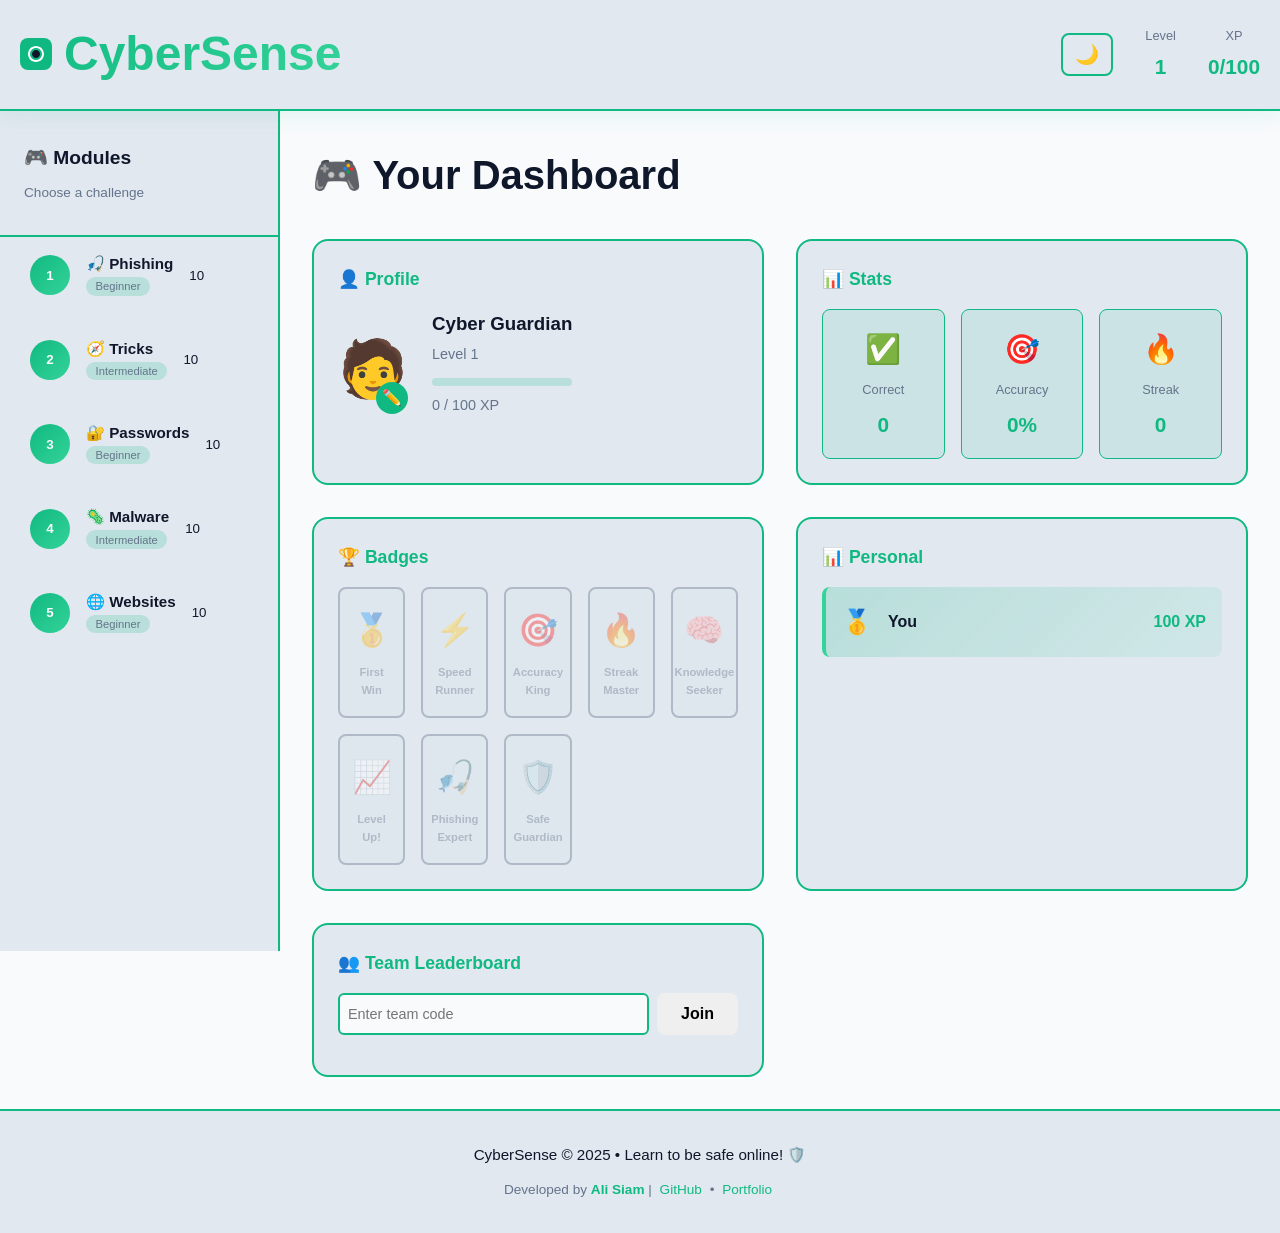
==== commit 3c481eac: "Update footer credits with new developer name and links" ====
--- a/index.html
+++ b/index.html
@@ -257,7 +257,7 @@
         <div class="container">
             <div class="footer-content">
                 <p class="footer-text">CyberSense © 2025 • Learn to be safe online! 🛡️</p>
-                <p class="footer-credits">Developed by <strong>Naziul Siam</strong> | <a href="#" class="footer-link">GitHub</a> • <a href="#" class="footer-link">Twitter</a> • <a href="#" class="footer-link">Portfolio</a></p>
+                <p class="footer-credits">Developed by <strong>Ali Siam</strong> | <a href="https://github.com/naziulsiam" class="footer-link">GitHub</a> • <a href="https://alisiam.vercel.app/" class="footer-link">Portfolio</a></p>
             </div>
         </div>
     </footer>
--- a/styles/main.css
+++ b/styles/main.css
@@ -999,6 +999,42 @@
   transition: background 0.3s ease;
 }
 
+.footer-content {
+  display: flex;
+  flex-direction: column;
+  gap: 0.75rem;
+  align-items: center;
+}
+
+.footer-text {
+  font-size: 0.95rem;
+  color: var(--text-light);
+  margin: 0;
+}
+
+.footer-credits {
+  font-size: 0.85rem;
+  color: var(--text-muted);
+  margin: 0;
+}
+
+.footer-credits strong {
+  color: var(--primary);
+  font-weight: 700;
+}
+
+.footer-link {
+  color: var(--primary);
+  text-decoration: none;
+  transition: all 0.3s ease;
+  margin: 0 0.25rem;
+}
+
+.footer-link:hover {
+  color: var(--secondary);
+  text-decoration: underline;
+}
+
 /* Responsive */
 @media (max-width: 1024px) {
   .main-wrapper {
@@ -1045,6 +1081,14 @@
   .avatar-grid {
     grid-template-columns: repeat(4, 1fr);
   }
+
+  .footer-content {
+    gap: 0.5rem;
+  }
+
+  .footer-credits {
+    font-size: 0.75rem;
+  }
 }
 
 @media (max-width: 480px) {
@@ -1071,4 +1115,16 @@
   .badges-container {
     grid-template-columns: repeat(auto-fill, minmax(50px, 1fr));
   }
-}
+
+  .footer {
+    padding: 1.5rem;
+  }
+
+  .footer-text {
+    font-size: 0.85rem;
+  }
+
+  .footer-credits {
+    font-size: 0.7rem;
+  }
+}
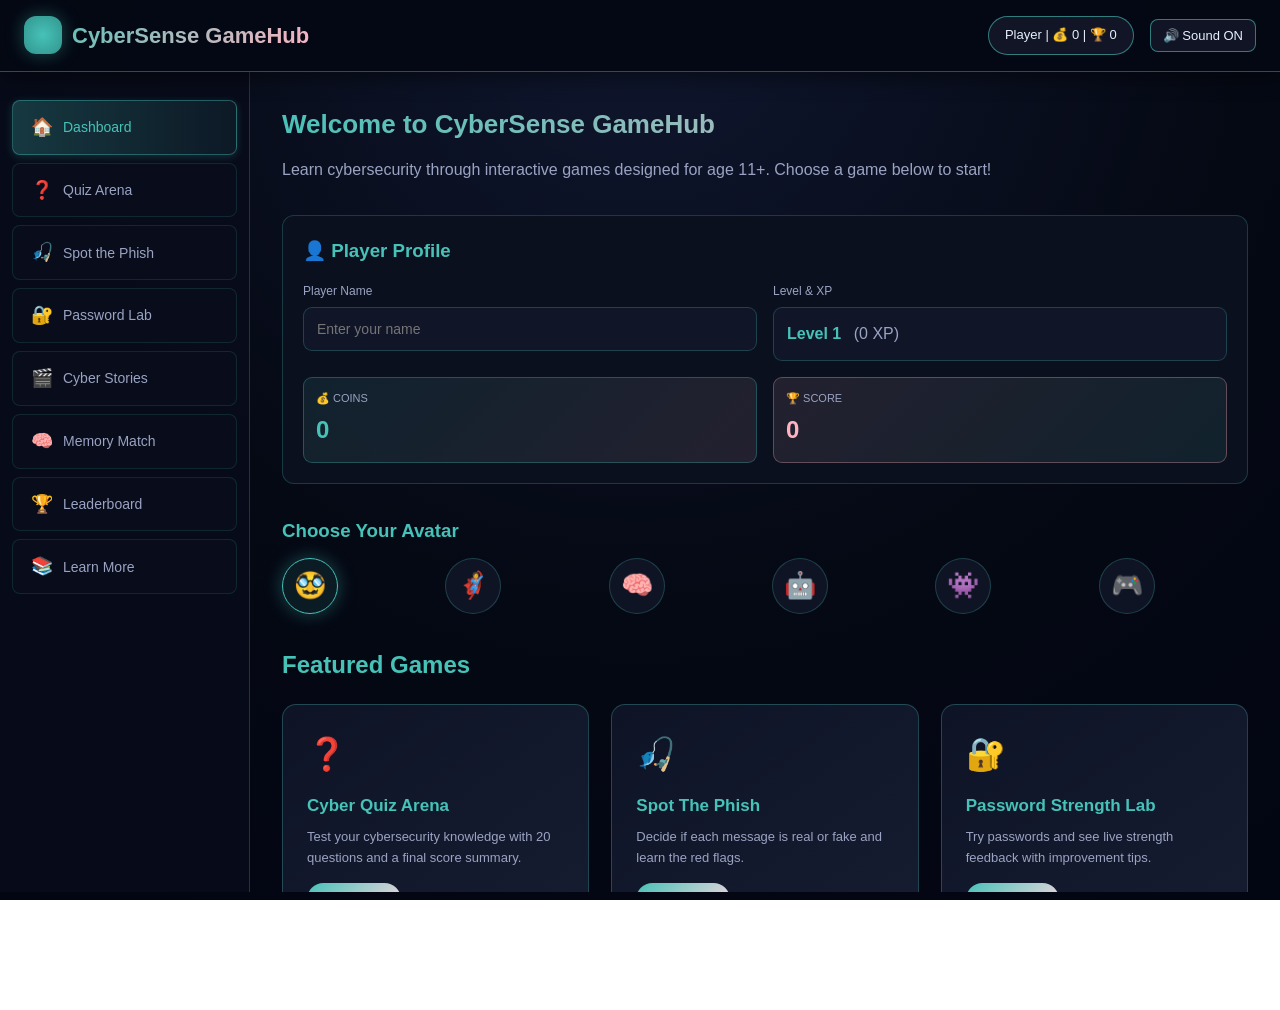
==== commit ed35e668: "Add files via upload" ====
--- a/index.html
+++ b/index.html
@@ -1,267 +1,436 @@
 <!DOCTYPE html>
 <html lang="en">
+
 <head>
     <meta charset="UTF-8">
     <meta name="viewport" content="width=device-width, initial-scale=1.0">
-    <meta name="description" content="CyberSense - Kids Cybersecurity Awareness Training. Learn to protect yourself online with interactive games and challenges.">
-    <meta name="theme-color" content="#0f172a">
-    <title>CyberSense - Cybersecurity Training for Kids</title>
-    <link rel="stylesheet" href="styles/main.css">
+    <title>CyberSense GameHub - Learn Cybersecurity Through Games</title>
+    <link rel="stylesheet" href="styles.css">
 </head>
-<body data-theme="light">
+
+<body>
     <!-- Header -->
-    <header class="header">
-        <div class="container">
-            <div class="header-content">
-                <div class="logo">
-                    <svg width="32" height="32" viewBox="0 0 32 32" fill="none" xmlns="http://www.w3.org/2000/svg">
-                        <rect width="32" height="32" rx="8" fill="url(#grad1)"/>
-                        <path d="M16 8C11.6 8 8 11.6 8 16s3.6 8 8 8 8-3.6 8-8-3.6-8-8-8zm0 14c-3.3 0-6-2.7-6-6s2.7-6 6-6 6 2.7 6 6-2.7 6-6 6z" fill="white"/>
-                        <path d="M16 12c-2.2 0-4 1.8-4 4s1.8 4 4 4 4-1.8 4-4-1.8-4-4-4z" fill="#0f172a"/>
-                        <defs>
-                            <linearGradient id="grad1" x1="0" y1="0" x2="32" y2="32">
-                                <stop offset="0%" style="stop-color:#10b981;stop-opacity:1" />
-                                <stop offset="100%" style="stop-color:#059669;stop-opacity:1" />
-                            </linearGradient>
-                        </defs>
-                    </svg>
-                    <h1>CyberSense</h1>
-                </div>
-                <div class="header-controls">
-                    <button class="theme-toggle" onclick="toggleTheme()" title="Toggle Dark Mode">🌙</button>
-                    <div class="header-stats">
-                        <div class="header-stat">
-                            <span class="stat-label">Level</span>
-                            <span class="stat-value" id="header-level">1</span>
-                        </div>
-                        <div class="header-stat">
-                            <span class="stat-label">XP</span>
-                            <span class="stat-value" id="header-xp">0/100</span>
-                        </div>
-                    </div>
-                </div>
-            </div>
+    <header>
+        <div class="logo">
+            <div class="logo-icon">🛡️</div>
+            <span>CyberSense GameHub</span>
+        </div>
+        <div class="header-info">
+            <div class="player-badge">
+                <span id="playerName">Player</span> | 💰 <span id="headerCoins">0</span> | 🏆 <span
+                    id="totalScore">0</span>
+            </div>
+            <button class="sound-toggle" id="soundToggle">🔊 Sound ON</button>
         </div>
     </header>
 
-    <!-- Main Content -->
-    <div class="main-wrapper">
-        <!-- Modules Sidebar -->
-        <aside class="modules-sidebar">
-            <div class="sidebar-header">
-                <h3>🎮 Modules</h3>
-                <p>Choose a challenge</p>
-            </div>
-            <div class="modules-list" id="modules-list">
-                <button class="module-item" onclick="selectModule(0)" data-module="0">
-                    <span class="module-number">1</span>
-                    <div class="module-info">
-                        <h4>🎣 Phishing</h4>
-                        <span class="module-difficulty">Beginner</span>
-                    </div>
-                    <span class="module-progress">10</span>
-                </button>
-                <button class="module-item" onclick="selectModule(1)" data-module="1">
-                    <span class="module-number">2</span>
-                    <div class="module-info">
-                        <h4>🧭 Tricks</h4>
-                        <span class="module-difficulty">Intermediate</span>
-                    </div>
-                    <span class="module-progress">10</span>
-                </button>
-                <button class="module-item" onclick="selectModule(2)" data-module="2">
-                    <span class="module-number">3</span>
-                    <div class="module-info">
-                        <h4>🔐 Passwords</h4>
-                        <span class="module-difficulty">Beginner</span>
-                    </div>
-                    <span class="module-progress">10</span>
-                </button>
-                <button class="module-item" onclick="selectModule(3)" data-module="3">
-                    <span class="module-number">4</span>
-                    <div class="module-info">
-                        <h4>🦠 Malware</h4>
-                        <span class="module-difficulty">Intermediate</span>
-                    </div>
-                    <span class="module-progress">10</span>
-                </button>
-                <button class="module-item" onclick="selectModule(4)" data-module="4">
-                    <span class="module-number">5</span>
-                    <div class="module-info">
-                        <h4>🌐 Websites</h4>
-                        <span class="module-difficulty">Beginner</span>
-                    </div>
-                    <span class="module-progress">10</span>
-                </button>
+    <!-- Main Container -->
+    <div class="container">
+        <!-- Sidebar -->
+        <aside class="sidebar">
+            <div class="nav-item active" data-section="dashboard">
+                <span class="nav-icon">🏠</span>
+                <span>Dashboard</span>
+            </div>
+            <div class="nav-item" data-section="quiz">
+                <span class="nav-icon">❓</span>
+                <span>Quiz Arena</span>
+            </div>
+            <div class="nav-item" data-section="phishing">
+                <span class="nav-icon">🎣</span>
+                <span>Spot the Phish</span>
+            </div>
+            <div class="nav-item" data-section="password">
+                <span class="nav-icon">🔐</span>
+                <span>Password Lab</span>
+            </div>
+            <div class="nav-item" data-section="scenario">
+                <span class="nav-icon">🎬</span>
+                <span>Cyber Stories</span>
+            </div>
+            <div class="nav-item" data-section="memory">
+                <span class="nav-icon">🧠</span>
+                <span>Memory Match</span>
+            </div>
+            <div class="nav-item" data-section="leaderboard">
+                <span class="nav-icon">🏆</span>
+                <span>Leaderboard</span>
+            </div>
+            <div class="nav-item" data-section="learn">
+                <span class="nav-icon">📚</span>
+                <span>Learn More</span>
             </div>
         </aside>
 
-        <!-- Main Content Area -->
+        <!-- Main Content -->
         <main class="main-content">
+
             <!-- Dashboard Section -->
-            <div id="dashboard-section" class="dashboard-section">
-                <div class="dashboard-header">
-                    <h2>🎮 Your Dashboard</h2>
-                </div>
-                
+            <section class="content-section active" id="dashboard">
+                <h1 class="game-title-large" style="margin-bottom: 12px;">Welcome to CyberSense GameHub</h1>
+                <p style="color: var(--color-text-secondary); margin-bottom: 32px;">
+                    Learn cybersecurity through interactive games designed for age 11+. Choose a game below to start!
+                </p>
+
+                <!-- Player Profile -->
+                <div
+                    style="margin-bottom: 32px; background: rgba(12, 17, 32, 0.96); border: 1px solid rgba(70, 194, 184, 0.24); border-radius: 12px; padding: 20px;">
+                    <h3 style="color: var(--color-primary); margin-bottom: 16px;">👤 Player Profile</h3>
+                    <div style="display: grid; grid-template-columns: 1fr 1fr; gap: 16px; margin-bottom: 16px;">
+                        <div>
+                            <label
+                                style="display: block; font-size: 12px; color: var(--color-text-secondary); margin-bottom: 6px;">Player
+                                Name</label>
+                            <input type="text" id="playerNameInput" class="password-input" placeholder="Enter your name"
+                                maxlength="20" style="width: 100%;">
+                        </div>
+                        <div>
+                            <label
+                                style="display: block; font-size: 12px; color: var(--color-text-secondary); margin-bottom: 6px;">Level
+                                & XP</label>
+                            <div
+                                style="background: #101528; padding: 13px; border-radius: 9px; border: 1px solid rgba(70, 194, 184, 0.26);">
+                                <span style="color: var(--color-primary); font-weight: 700;">Level <span
+                                        id="playerLevel">1</span></span>
+                                <span style="color: var(--color-text-secondary); margin-left: 8px;">(<span
+                                        id="playerXP">0</span> XP)</span>
+                            </div>
+                        </div>
+                    </div>
+                    <div style="display: grid; grid-template-columns: 1fr 1fr; gap: 16px;">
+                        <div
+                            style="background: linear-gradient(135deg, rgba(70, 194, 184, 0.1), rgba(255, 179, 193, 0.1)); padding: 12px; border-radius: 9px; border: 1px solid rgba(70, 194, 184, 0.3);">
+                            <div style="font-size: 11px; color: var(--color-text-secondary); margin-bottom: 4px;">💰
+                                COINS</div>
+                            <div style="font-size: 24px; font-weight: 800; color: var(--color-primary);"
+                                id="playerCoins">0</div>
+                        </div>
+                        <div
+                            style="background: linear-gradient(135deg, rgba(255, 179, 193, 0.1), rgba(70, 194, 184, 0.1)); padding: 12px; border-radius: 9px; border: 1px solid rgba(255, 179, 193, 0.3);">
+                            <div style="font-size: 11px; color: var(--color-text-secondary); margin-bottom: 4px;">🏆
+                                SCORE</div>
+                            <div style="font-size: 24px; font-weight: 800; color: var(--color-accent);"
+                                id="playerScore">0</div>
+                        </div>
+                    </div>
+                </div>
+
+                <!-- Avatar Selector -->
+                <div style="margin-bottom: 32px;">
+                    <h3 style="color: var(--color-primary); margin-bottom: 12px;">Choose Your Avatar</h3>
+                    <div class="avatar-grid">
+                        <div class="avatar-option selected" data-avatar="🥸">🥸</div>
+                        <div class="avatar-option" data-avatar="🦸">🦸</div>
+                        <div class="avatar-option" data-avatar="🧠">🧠</div>
+                        <div class="avatar-option" data-avatar="🤖">🤖</div>
+                        <div class="avatar-option" data-avatar="👾">👾</div>
+                        <div class="avatar-option" data-avatar="🎮">🎮</div>
+                    </div>
+                </div>
+
+                <h2 style="color: var(--color-primary); margin-bottom: 20px;">Featured Games</h2>
                 <div class="dashboard-grid">
-                    <!-- Player Profile Card -->
-                    <div class="card profile-card">
-                        <div class="card-title">👤 Profile</div>
-                        <div class="profile-content">
-                            <div class="profile-avatar-container">
-                                <div class="profile-avatar" id="profile-avatar">🧑</div>
-                                <button class="avatar-edit-btn" onclick="openAvatarCustomizer()">✏️</button>
-                            </div>
-                            <div class="profile-info">
-                                <h3 id="player-name">Cyber Guardian</h3>
-                                <p id="profile-level">Level 1</p>
-                                <div class="xp-bar">
-                                    <div id="xp-bar-fill" class="xp-bar-fill"></div>
-                                </div>
-                                <p class="xp-text" id="xp-text">0 / 100 XP</p>
-                            </div>
-                        </div>
-                    </div>
-
-                    <!-- Stats Card -->
-                    <div class="card stats-card">
-                        <div class="card-title">📊 Stats</div>
-                        <div class="stats-grid">
-                            <div class="stat-item">
-                                <span class="stat-icon">✅</span>
-                                <span class="stat-label">Correct</span>
-                                <span class="stat-value" id="total-correct">0</span>
-                            </div>
-                            <div class="stat-item">
-                                <span class="stat-icon">🎯</span>
-                                <span class="stat-label">Accuracy</span>
-                                <span class="stat-value" id="accuracy">0%</span>
-                            </div>
-                            <div class="stat-item">
-                                <span class="stat-icon">🔥</span>
-                                <span class="stat-label">Streak</span>
-                                <span class="stat-value" id="best-streak">0</span>
-                            </div>
-                        </div>
-                    </div>
-
-                    <!-- Badges Card -->
-                    <div class="card badges-card">
-                        <div class="card-title">🏆 Badges</div>
-                        <div class="badges-container" id="badges-container"></div>
-                    </div>
-
-                    <!-- Personal Leaderboard -->
-                    <div class="card leaderboard-card">
-                        <div class="card-title">📊 Personal</div>
-                        <div class="leaderboard">
-                            <div class="leaderboard-item rank-1">
-                                <span class="rank">🥇</span>
-                                <span class="name">You</span>
-                                <span class="points" id="personal-points">0 XP</span>
-                            </div>
-                        </div>
-                    </div>
-
-                    <!-- Team Leaderboard -->
-                    <div class="card team-leaderboard-card">
-                        <div class="card-title">👥 Team Leaderboard</div>
-                        <div class="team-selector">
-                            <input type="text" id="team-code" placeholder="Enter team code" maxlength="6">
-                            <button class="btn btn-sm" onclick="joinTeam()">Join</button>
-                        </div>
-                        <div id="team-info" class="team-info hidden">
-                            <p><strong>Team:</strong> <span id="team-name">-</span></p>
-                            <div class="team-leaderboard" id="team-leaderboard"></div>
-                        </div>
-                    </div>
-                </div>
-            </div>
-
-            <!-- Avatar Customizer Modal -->
-            <div id="avatar-modal" class="modal hidden">
-                <div class="modal-content">
-                    <button class="modal-close" onclick="closeAvatarCustomizer()">✕</button>
-                    <h2>👤 Customize Avatar</h2>
-                    <div class="avatar-preview" id="avatar-preview">🧑</div>
-                    <p style="text-align: center; color: var(--text-muted);">Click to select</p>
-                    <div class="avatar-grid" id="avatar-grid"></div>
-                    <button class="btn btn-primary" onclick="confirmAvatar()">Save Avatar</button>
-                </div>
-            </div>
+                    <div class="game-card" data-game="quiz">
+                        <div class="game-icon">❓</div>
+                        <div class="game-title">Cyber Quiz Arena</div>
+                        <p class="game-desc">Test your cybersecurity knowledge with 20 questions and a final score
+                            summary.</p>
+                        <button class="play-btn">Play Now</button>
+                    </div>
+
+                    <div class="game-card" data-game="phishing">
+                        <div class="game-icon">🎣</div>
+                        <div class="game-title">Spot The Phish</div>
+                        <p class="game-desc">Decide if each message is real or fake and learn the red flags.</p>
+                        <button class="play-btn">Play Now</button>
+                    </div>
+
+                    <div class="game-card" data-game="password">
+                        <div class="game-icon">🔐</div>
+                        <div class="game-title">Password Strength Lab</div>
+                        <p class="game-desc">Try passwords and see live strength feedback with improvement tips.</p>
+                        <button class="play-btn">Play Now</button>
+                    </div>
+
+                    <div class="game-card" data-game="scenario">
+                        <div class="game-icon">🎬</div>
+                        <div class="game-title">Cyber Scenario Simulator</div>
+                        <p class="game-desc">Choose your path in mini stories and see good or bad outcomes.</p>
+                        <button class="play-btn">Play Now</button>
+                    </div>
+
+                    <div class="game-card" data-game="memory">
+                        <div class="game-icon">🧠</div>
+                        <div class="game-title">Memory Match</div>
+                        <p class="game-desc">Match cyber terms with their meanings in a quick memory challenge.</p>
+                        <button class="play-btn">Play Now</button>
+                    </div>
+
+                    <div class="game-card" data-game="leaderboard">
+                        <div class="game-icon">🏆</div>
+                        <div class="game-title">Leaderboard</div>
+                        <p class="game-desc">See top players and scores saved on this device.</p>
+                        <button class="play-btn">View Scores</button>
+                    </div>
+                </div>
+            </section>
 
             <!-- Quiz Section -->
-            <div id="quiz-section" class="quiz-section hidden">
-                <div class="quiz-header">
-                    <button class="btn btn-back" onclick="backToDashboard()">← Back</button>
-                    <div class="quiz-title">
-                        <h2 id="module-title">Module Title</h2>
-                        <div class="level-badge" id="level-badge">Level 1</div>
-                    </div>
-                    <div class="quiz-progress">
-                        <span id="question-counter">1 / 10</span>
-                    </div>
-                </div>
-
-                <div class="progress-bar">
-                    <div id="progress-fill" class="progress-fill"></div>
-                </div>
-
-                <div class="quiz-container">
-                    <div class="scenario-box">
-                        <p id="scenario" class="scenario-text"></p>
-                    </div>
-
-                    <!-- Password Tester (Only for Password Security Module) -->
-                    <div id="password-tester" class="password-tester hidden">
-                        <h3>🔐 Test Password Strength</h3>
-                        <div class="password-input-group">
-                            <input type="password" id="password-input" placeholder="Try a password" class="password-input">
-                            <button class="toggle-password-visibility" onclick="togglePasswordVisibility()">👁️</button>
-                        </div>
-                        <div class="password-strength">
-                            <div class="strength-bar">
-                                <div id="strength-fill" class="strength-fill"></div>
-                            </div>
-                            <span id="strength-text" class="strength-text">Enter a password</span>
-                        </div>
-                        <ul id="strength-criteria" class="strength-criteria"></ul>
-                    </div>
-
-                    <!-- Quiz Options -->
-                    <div class="options" id="options"></div>
-
-                    <!-- Feedback Section -->
-                    <div id="feedback-section" class="feedback-section hidden">
-                        <div id="feedback-card" class="feedback-card"></div>
-                    </div>
-
-                    <!-- XP Gain Message -->
-                    <div id="xp-message" class="xp-message hidden">
-                        <span id="xp-gain">+10 XP</span>
-                    </div>
-
-                    <!-- Action Buttons -->
-                    <div class="button-group">
-                        <button class="btn btn-primary" id="next-btn" onclick="nextQuestion()">Next →</button>
-                        <button class="btn btn-secondary" onclick="resetModule()">Reset</button>
-                    </div>
-                </div>
-            </div>
+            <section class="content-section" id="quiz">
+                <div class="game-header">
+                    <h1 class="game-title-large">Cyber Quiz Arena</h1>
+                    <button class="back-btn" onclick="goToDashboard()">← Back</button>
+                </div>
+                <div class="game-screen" id="quizScreen">
+                    <div
+                        style="display: flex; justify-content: space-between; align-items: center; margin-bottom: 12px;">
+                        <div class="progress-bar" style="flex: 1; margin-right: 16px;">
+                            <div class="progress-fill" id="quizProgress" style="width: 0%"></div>
+                        </div>
+                        <div id="quizTimer"
+                            style="font-size: 20px; font-weight: 700; color: var(--color-primary); min-width: 80px; text-align: right;">
+                            ⏱️ <span id="quizTimeDisplay">--:--</span>
+                        </div>
+                    </div>
+                    <div class="question-container" id="quizContainer"></div>
+                    <button class="btn btn-primary" id="nextQuizBtn" style="width: 100%;" onclick="nextQuestion()">Next
+                        Question</button>
+                </div>
+                <div id="quizSummary" style="display: none; animation: fadeIn 0.45s ease;">
+                    <h2 style="color: var(--color-primary); margin-bottom: 24px;">Quiz Complete!</h2>
+                    <div class="score-summary">
+                        <div class="score-box">
+                            <div class="score-label">Your Score</div>
+                            <div class="score-value" id="quizFinalScore">0/20</div>
+                        </div>
+                        <div class="score-box">
+                            <div class="score-label">Accuracy</div>
+                            <div class="score-value" id="quizAccuracy">0%</div>
+                        </div>
+                        <div class="score-box">
+                            <div class="score-label">Time</div>
+                            <div class="score-value" id="quizTime" style="font-size: 22px;">0:00</div>
+                        </div>
+                        <div class="score-box">
+                            <div class="score-label">Speed Bonus</div>
+                            <div class="score-value" id="quizSpeedBonus"
+                                style="font-size: 22px; color: var(--color-accent);">+0 🪙</div>
+                        </div>
+                    </div>
+                    <button class="btn btn-primary" onclick="resetQuiz()" style="width: 100%; margin-top: 24px;">Play
+                        Again</button>
+                    <button class="btn btn-secondary" onclick="goToDashboard()"
+                        style="width: 100%; margin-top: 12px;">Back to Dashboard</button>
+                </div>
+            </section>
+
+            <!-- Phishing Section -->
+            <section class="content-section" id="phishing">
+                <div class="game-header">
+                    <h1 class="game-title-large">Spot The Phish</h1>
+                    <button class="back-btn" onclick="goToDashboard()">← Back</button>
+                </div>
+                <div class="game-screen">
+                    <div style="margin-bottom: 18px;">
+                        <span style="color: var(--color-text-secondary);">Message <span id="phishCount">1</span> /
+                            10</span>
+                        <div class="progress-bar" style="margin-top: 8px;">
+                            <div class="progress-fill" id="phishProgress" style="width: 10%"></div>
+                        </div>
+                    </div>
+                    <div id="phishingContainer"></div>
+                    <div id="phishingSummary" style="display: none; animation: fadeIn 0.45s ease;">
+                        <h2 style="color: var(--color-primary); margin-bottom: 24px;">Challenge Complete!</h2>
+                        <div class="score-summary">
+                            <div class="score-box">
+                                <div class="score-label">Correct</div>
+                                <div class="score-value" id="phishScore">0/10</div>
+                            </div>
+                            <div class="score-box">
+                                <div class="score-label">Accuracy</div>
+                                <div class="score-value" id="phishAccuracy">0%</div>
+                            </div>
+                        </div>
+                        <button class="btn btn-primary" onclick="resetPhishing()"
+                            style="width: 100%; margin-top: 24px;">Try Again</button>
+                        <button class="btn btn-secondary" onclick="goToDashboard()"
+                            style="width: 100%; margin-top: 12px;">Back to Dashboard</button>
+                    </div>
+                </div>
+            </section>
+
+            <!-- Password Lab Section -->
+            <section class="content-section" id="password">
+                <div class="game-header">
+                    <h1 class="game-title-large">Password Strength Lab</h1>
+                    <button class="back-btn" onclick="goToDashboard()">← Back</button>
+                </div>
+                <div class="game-screen">
+                    <h2 style="color: var(--color-primary); margin-bottom: 16px;">Test Your Password Strength</h2>
+                    <div class="password-input-group">
+                        <input type="text" id="passwordInput" class="password-input"
+                            placeholder="Type a password to test..." oninput="checkPasswordStrength()">
+                        <div class="strength-meter">
+                            <div class="strength-bar" id="strengthBar"></div>
+                        </div>
+                        <div class="strength-text" id="strengthText">Enter a password</div>
+                        <div class="strength-criteria">
+                            <div class="criteria-item" id="crit1">
+                                <div class="criteria-check">✓</div>
+                                <span>8+ chars</span>
+                            </div>
+                            <div class="criteria-item" id="crit2">
+                                <div class="criteria-check">✓</div>
+                                <span>Uppercase</span>
+                            </div>
+                            <div class="criteria-item" id="crit3">
+                                <div class="criteria-check">✓</div>
+                                <span>Numbers</span>
+                            </div>
+                            <div class="criteria-item" id="crit4">
+                                <div class="criteria-check">✓</div>
+                                <span>Special char</span>
+                            </div>
+                        </div>
+                    </div>
+
+                    <h3 style="color: var(--color-primary); margin: 30px 0 16px 0;">Examples of Weak Passwords</h3>
+                    <div
+                        style="background: rgba(255, 107, 129, 0.08); border: 1px solid var(--color-error); border-radius: 10px; padding: 16px; margin-bottom: 20px;">
+                        <div style="font-family: monospace; color: var(--color-error); margin: 6px 0;">password123</div>
+                        <div style="font-family: monospace; color: var(--color-error); margin: 6px 0;">123456</div>
+                        <div style="font-family: monospace; color: var(--color-error); margin: 6px 0;">qwerty</div>
+                        <div style="font-family: monospace; color: var(--color-error); margin: 6px 0;">john2010</div>
+                        <p style="font-size: 12px; color: var(--color-text-secondary); margin-top: 10px;">These are very
+                            easy for attackers to guess or crack.</p>
+                    </div>
+
+                    <h3 style="color: var(--color-primary); margin: 30px 0 16px 0;">Example of a Strong Password</h3>
+                    <div
+                        style="background: rgba(125, 220, 139, 0.08); border: 1px solid var(--color-success); border-radius: 10px; padding: 16px;">
+                        <div style="font-family: monospace; color: var(--color-success); margin: 6px 0;">
+                            Tr0p!c@lSunset42#Mix</div>
+                        <p style="font-size: 12px; color: var(--color-text-secondary); margin-top: 10px;">Long, random,
+                            and mixes uppercase, lowercase, numbers, and special characters.</p>
+                    </div>
+
+                    <div
+                        style="background: rgba(70, 194, 184, 0.08); border: 1px solid rgba(70, 194, 184, 0.32); border-radius: 10px; padding: 16px; margin-top: 20px;">
+                        <strong>Tip:</strong> Use passphrases like "BlueCar-7-Elephant-Moon!" for strong and memorable
+                        passwords.
+                    </div>
+                </div>
+            </section>
+
+            <!-- Scenario Section -->
+            <section class="content-section" id="scenario">
+                <div class="game-header">
+                    <h1 class="game-title-large">Cyber Scenario Simulator</h1>
+                    <button class="back-btn" onclick="goToDashboard()">← Back</button>
+                </div>
+                <div class="game-screen" id="scenarioContainer"></div>
+            </section>
+
+            <!-- Memory Match Section -->
+            <section class="content-section" id="memory">
+                <div class="game-header">
+                    <h1 class="game-title-large">Memory Match</h1>
+                    <button class="back-btn" onclick="goToDashboard()">← Back</button>
+                </div>
+                <div class="game-screen">
+                    <div
+                        style="margin-bottom: 16px; display: flex; justify-content: space-between; flex-wrap: wrap; gap: 8px;">
+                        <div><span style="color: var(--color-text-secondary);">Matches: <strong
+                                    id="memoryMatches">0</strong>/8</span></div>
+                        <div><span style="color: var(--color-text-secondary);">Moves: <strong
+                                    id="memoryMoves">0</strong></span></div>
+                        <div><span style="color: var(--color-text-secondary);">⏱️ Time: <strong
+                                    id="memoryTime">0:00</strong></span></div>
+                    </div>
+                    <div class="game-board" id="memoryBoard"></div>
+                    <div id="memorySummary" style="display: none; animation: fadeIn 0.45s ease;">
+                        <h2 style="color: var(--color-primary); margin-bottom: 24px;">Game Complete!</h2>
+                        <div class="score-summary">
+                            <div class="score-box">
+                                <div class="score-label">Total Moves</div>
+                                <div class="score-value" id="memoryFinalMoves">0</div>
+                            </div>
+                            <div class="score-box">
+                                <div class="score-label">Time</div>
+                                <div class="score-value" id="memoryFinalTime" style="font-size: 22px;">0:00</div>
+                            </div>
+                            <div class="score-box">
+                                <div class="score-label">Speed Bonus</div>
+                                <div class="score-value" id="memorySpeedBonus"
+                                    style="font-size: 22px; color: var(--color-accent);">+0 🪙</div>
+                            </div>
+                        </div>
+                        <button class="btn btn-primary" onclick="resetMemory()"
+                            style="width: 100%; margin-top: 24px;">Play Again</button>
+                        <button class="btn btn-secondary" onclick="goToDashboard()"
+                            style="width: 100%; margin-top: 12px;">Back to Dashboard</button>
+                    </div>
+                </div>
+            </section>
+
+            <!-- Leaderboard Section -->
+            <section class="content-section" id="leaderboard">
+                <div class="game-header">
+                    <h1 class="game-title-large">Global Leaderboard</h1>
+                    <button class="back-btn" onclick="goToDashboard()">← Back</button>
+                </div>
+                <div class="game-screen">
+                    <p style="color: var(--color-text-secondary); margin-bottom: 18px;">Top 10 players based on scores
+                        on this device.</p>
+                    <table class="leaderboard-table" id="leaderboardTable">
+                        <thead>
+                            <tr>
+                                <th style="width: 60px;">Rank</th>
+                                <th>Player</th>
+                                <th style="width: 120px;">Score</th>
+                                <th style="width: 150px;">Last Updated</th>
+                            </tr>
+                        </thead>
+                        <tbody id="leaderboardBody"></tbody>
+                    </table>
+                    <button class="btn btn-secondary" onclick="goToDashboard()"
+                        style="width: 100%; margin-top: 24px;">Back to Dashboard</button>
+                </div>
+            </section>
+
+            <!-- Learn More Section -->
+            <section class="content-section" id="learn">
+                <div class="game-header">
+                    <h1 class="game-title-large">Learn Cybersecurity Basics</h1>
+                    <button class="back-btn" onclick="goToDashboard()">← Back</button>
+                </div>
+                <div class="game-screen">
+                    <p style="color: var(--color-text-secondary); margin-bottom: 24px;">Explore key cybersecurity terms
+                        explained in simple language.</p>
+                    <div class="terms-grid" id="termsGrid"></div>
+                    <button class="btn btn-secondary" onclick="goToDashboard()"
+                        style="width: 100%; margin-top: 24px;">Back to Dashboard</button>
+                </div>
+            </section>
         </main>
     </div>
 
-    <!-- Footer -->
-    <footer class="footer">
-        <div class="container">
-            <div class="footer-content">
-                <p class="footer-text">CyberSense © 2025 • Learn to be safe online! 🛡️</p>
-                <p class="footer-credits">Developed by <strong>Ali Siam</strong> | <a href="https://github.com/naziulsiam" class="footer-link">GitHub</a> • <a href="https://alisiam.vercel.app/" class="footer-link">Portfolio</a></p>
-            </div>
+    <footer class="main-footer">
+        <div class="footer-content">
+            <p>© 2025 CyberSense GameHub. All rights reserved.</p>
+            <p class="site-credit">
+                Designed & developed by <span>Ali Siam</span> – Cyber Security Enthusiast
+            </p>
+            <p style="margin-top: 8px;">
+                <a href="https://lsbu-zeroday.netlify.app/" target="_blank" rel="noopener noreferrer"
+                    class="linktree-link">
+                    🔗 Visit LSBU ZeroDay Team
+                </a>
+            </p>
         </div>
     </footer>
 
-    <script src="js/script.js"></script>
+    <script src="script.js"></script>
 </body>
-</html>
+
+</html>
--- a/styles.css
+++ b/styles.css
@@ -0,0 +1,1118 @@
+:root {
+    /* Softer cyber theme */
+    --color-bg-primary: #050914;
+    --color-bg-secondary: #0b1020;
+    --color-bg-tertiary: #121728;
+    --color-primary: #46c2b8;
+    /* soft teal */
+    --color-primary-dark: #32948d;
+    --color-accent: #ffb3c1;
+    /* soft pink */
+    --color-accent-light: #ffd6e0;
+    --color-success: #7ddc8b;
+    /* soft green */
+    --color-warning: #f4c978;
+    /* warm amber */
+    --color-error: #ff6b81;
+    /* soft red */
+    --color-text: #e6f0ff;
+    /* light bluish white */
+    --color-text-secondary: #9aa3c2;
+    /* muted slate */
+    --glow-primary: 0 0 18px rgba(70, 194, 184, 0.35);
+    --glow-accent: 0 0 18px rgba(255, 179, 193, 0.35);
+    --transition: all 0.3s cubic-bezier(0.16, 1, 0.3, 1);
+}
+
+* {
+    margin: 0;
+    padding: 0;
+    box-sizing: border-box;
+}
+
+html,
+body {
+    width: 100%;
+    height: 100%;
+    background: radial-gradient(circle at top, #10172f 0%, var(--color-bg-primary) 55%, #020512 100%);
+    color: var(--color-text);
+    font-family: 'Segoe UI', Tahoma, Geneva, Verdana, sans-serif;
+    line-height: 1.6;
+    overflow-x: hidden;
+}
+
+/* Header */
+header {
+    background: rgba(5, 9, 20, 0.96);
+    border-bottom: 1px solid rgba(70, 194, 184, 0.4);
+    padding: 16px 24px;
+    display: flex;
+    justify-content: space-between;
+    align-items: center;
+    box-shadow: 0 6px 20px rgba(0, 0, 0, 0.45);
+    position: sticky;
+    top: 0;
+    z-index: 100;
+    backdrop-filter: blur(12px);
+}
+
+.logo {
+    display: flex;
+    align-items: center;
+    gap: 10px;
+    font-size: 22px;
+    font-weight: 800;
+    background: linear-gradient(135deg, var(--color-primary), var(--color-accent));
+    -webkit-background-clip: text;
+    -webkit-text-fill-color: transparent;
+    background-clip: text;
+}
+
+.logo-icon {
+    width: 38px;
+    height: 38px;
+    background: radial-gradient(circle, var(--color-primary) 0%, var(--color-primary-dark) 100%);
+    border-radius: 12px;
+    display: flex;
+    align-items: center;
+    justify-content: center;
+    font-weight: bold;
+    color: #021015;
+    font-size: 20px;
+    box-shadow: var(--glow-primary);
+}
+
+.header-info {
+    display: flex;
+    align-items: center;
+    gap: 16px;
+}
+
+.player-badge {
+    background: rgba(18, 23, 40, 0.95);
+    padding: 8px 16px;
+    border-radius: 24px;
+    border: 1px solid rgba(70, 194, 184, 0.6);
+    font-size: 13px;
+}
+
+.sound-toggle {
+    background: rgba(18, 23, 40, 0.9);
+    border: 1px solid rgba(70, 194, 184, 0.6);
+    padding: 8px 12px;
+    border-radius: 8px;
+    cursor: pointer;
+    transition: var(--transition);
+    color: var(--color-text);
+    font-size: 13px;
+}
+
+.sound-toggle:hover {
+    box-shadow: var(--glow-primary);
+    background: rgba(15, 20, 35, 0.95);
+}
+
+/* Main Container */
+.container {
+    display: flex;
+    height: calc(100vh - 80px);
+    overflow: hidden;
+}
+
+/* Sidebar Navigation */
+.sidebar {
+    width: 250px;
+    background: rgba(8, 12, 26, 0.9);
+    border-right: 1px solid rgba(70, 194, 184, 0.25);
+    padding: 24px 0;
+    overflow-y: auto;
+    display: flex;
+    flex-direction: column;
+}
+
+.nav-item {
+    padding: 12px 18px;
+    cursor: pointer;
+    border-left: 3px solid transparent;
+    transition: var(--transition);
+    font-size: 14px;
+    display: flex;
+    align-items: center;
+    gap: 10px;
+    color: var(--color-text-secondary);
+    background: rgba(12, 17, 32, 0.4);
+    margin: 4px 12px;
+    border-radius: 8px;
+    border: 1px solid rgba(70, 194, 184, 0.15);
+}
+
+.nav-item.active {
+    border-left-color: var(--color-primary);
+    background: linear-gradient(90deg, rgba(70, 194, 184, 0.25) 0%, rgba(70, 194, 184, 0.08) 100%);
+    color: var(--color-primary);
+    border-color: rgba(70, 194, 184, 0.4);
+    box-shadow: 0 2px 8px rgba(70, 194, 184, 0.2);
+}
+
+.nav-item:hover {
+    background: rgba(14, 20, 36, 0.9);
+    color: var(--color-primary);
+    border-color: rgba(70, 194, 184, 0.3);
+    transform: translateX(2px);
+}
+
+.nav-icon {
+    font-size: 18px;
+    flex-shrink: 0;
+}
+
+/* Main Content */
+.main-content {
+    flex: 1;
+    overflow-y: auto;
+    padding: 32px;
+}
+
+.content-section {
+    display: none;
+}
+
+.content-section.active {
+    display: block;
+    animation: fadeIn 0.45s ease-in;
+}
+
+@keyframes fadeIn {
+    from {
+        opacity: 0;
+        transform: translateY(8px);
+    }
+
+    to {
+        opacity: 1;
+        transform: translateY(0);
+    }
+}
+
+/* Dashboard Grid */
+.dashboard-grid {
+    display: grid;
+    grid-template-columns: repeat(auto-fit, minmax(260px, 1fr));
+    gap: 22px;
+    margin-bottom: 40px;
+}
+
+.game-card {
+    background: linear-gradient(145deg, #0e1426, #171d31);
+    border: 1px solid rgba(70, 194, 184, 0.28);
+    border-radius: 14px;
+    padding: 24px;
+    cursor: pointer;
+    transition: var(--transition);
+    position: relative;
+    overflow: hidden;
+}
+
+.game-card::before {
+    content: '';
+    position: absolute;
+    top: 0;
+    left: 0;
+    right: 0;
+    height: 3px;
+    background: linear-gradient(90deg, var(--color-primary), var(--color-accent));
+    opacity: 0;
+    transition: var(--transition);
+}
+
+.game-card:hover {
+    border-color: var(--color-primary);
+    box-shadow: var(--glow-primary);
+    transform: translateY(-4px);
+}
+
+.game-card:hover::before {
+    opacity: 1;
+}
+
+.game-icon {
+    font-size: 32px;
+    margin-bottom: 12px;
+}
+
+.game-title {
+    font-size: 17px;
+    font-weight: 700;
+    margin-bottom: 8px;
+    color: var(--color-primary);
+}
+
+.game-desc {
+    font-size: 13px;
+    color: var(--color-text-secondary);
+    margin-bottom: 14px;
+}
+
+.play-btn {
+    background: linear-gradient(135deg, var(--color-primary), var(--color-accent-light));
+    border: none;
+    color: #05161a;
+    padding: 9px 18px;
+    border-radius: 999px;
+    font-weight: 600;
+    cursor: pointer;
+    transition: var(--transition);
+    font-size: 13px;
+}
+
+.play-btn:hover {
+    transform: translateY(-2px);
+    box-shadow: var(--glow-primary);
+}
+
+/* Game Screen */
+.game-screen {
+    max-width: 800px;
+    margin: 0 auto;
+}
+
+.game-header {
+    display: flex;
+    justify-content: space-between;
+    align-items: center;
+    margin-bottom: 26px;
+    padding-bottom: 18px;
+    border-bottom: 1px solid rgba(70, 194, 184, 0.24);
+}
+
+.game-title-large {
+    font-size: 26px;
+    font-weight: 800;
+    background: linear-gradient(135deg, var(--color-primary), var(--color-accent));
+    -webkit-background-clip: text;
+    -webkit-text-fill-color: transparent;
+    background-clip: text;
+}
+
+.back-btn {
+    background: rgba(18, 23, 40, 0.92);
+    border: 1px solid rgba(70, 194, 184, 0.6);
+    color: var(--color-primary);
+    padding: 8px 18px;
+    border-radius: 999px;
+    cursor: pointer;
+    transition: var(--transition);
+    font-weight: 600;
+    font-size: 13px;
+}
+
+.back-btn:hover {
+    box-shadow: var(--glow-primary);
+    background: rgba(14, 20, 35, 0.96);
+}
+
+/* Quiz */
+.progress-bar {
+    width: 100%;
+    height: 8px;
+    background: #121728;
+    border-radius: 10px;
+    margin-bottom: 28px;
+    overflow: hidden;
+    border: 1px solid rgba(70, 194, 184, 0.28);
+}
+
+.progress-fill {
+    height: 100%;
+    background: linear-gradient(90deg, var(--color-primary), var(--color-accent));
+    border-radius: 10px;
+    transition: width 0.4s ease;
+}
+
+.question-container {
+    background: rgba(12, 17, 32, 0.96);
+    border: 1px solid rgba(70, 194, 184, 0.24);
+    border-radius: 12px;
+    padding: 26px;
+    margin-bottom: 26px;
+}
+
+.question-text {
+    font-size: 16px;
+    font-weight: 600;
+    margin-bottom: 18px;
+    color: var(--color-primary);
+}
+
+.option-btn {
+    width: 100%;
+    padding: 13px 16px;
+    margin-bottom: 10px;
+    background: #0e1424;
+    border: 1px solid rgba(70, 194, 184, 0.25);
+    color: var(--color-text);
+    border-radius: 9px;
+    cursor: pointer;
+    transition: var(--transition);
+    text-align: left;
+    font-size: 14px;
+}
+
+.option-btn:hover {
+    border-color: var(--color-primary);
+    box-shadow: var(--glow-primary);
+    transform: translateX(4px);
+}
+
+.option-btn.correct {
+    border-color: var(--color-success);
+    background: rgba(125, 220, 139, 0.1);
+    color: var(--color-success);
+}
+
+.option-btn.incorrect {
+    border-color: var(--color-error);
+    background: rgba(255, 107, 129, 0.1);
+    color: var(--color-error);
+}
+
+/* Phishing Game */
+.message-card {
+    background: rgba(12, 17, 32, 0.96);
+    border: 1px solid rgba(70, 194, 184, 0.24);
+    border-radius: 12px;
+    padding: 20px;
+    margin-bottom: 24px;
+}
+
+.message-type {
+    font-size: 11px;
+    font-weight: 700;
+    text-transform: uppercase;
+    color: var(--color-primary);
+    margin-bottom: 8px;
+    letter-spacing: 1px;
+}
+
+.message-content {
+    font-size: 14px;
+    line-height: 1.6;
+    margin-bottom: 14px;
+    color: var(--color-text);
+}
+
+.phish-buttons {
+    display: grid;
+    grid-template-columns: 1fr 1fr;
+    gap: 14px;
+}
+
+.phish-btn {
+    padding: 11px 16px;
+    border: 1px solid;
+    border-radius: 9px;
+    cursor: pointer;
+    font-weight: 600;
+    transition: var(--transition);
+    font-size: 14px;
+}
+
+.phish-btn.real {
+    border-color: var(--color-success);
+    color: var(--color-success);
+    background: rgba(125, 220, 139, 0.08);
+}
+
+.phish-btn.real:hover {
+    background: rgba(125, 220, 139, 0.18);
+    box-shadow: 0 0 18px rgba(125, 220, 139, 0.4);
+}
+
+.phish-btn.fake {
+    border-color: var(--color-error);
+    color: var(--color-error);
+    background: rgba(255, 107, 129, 0.08);
+}
+
+.phish-btn.fake:hover {
+    background: rgba(255, 107, 129, 0.18);
+    box-shadow: 0 0 18px rgba(255, 107, 129, 0.4);
+}
+
+.feedback-box {
+    background: rgba(12, 17, 32, 0.96);
+    border-radius: 10px;
+    padding: 18px;
+    margin-top: 18px;
+    border: 1px solid;
+    animation: slideUp 0.35s ease;
+}
+
+.feedback-box.correct {
+    border-color: var(--color-success);
+    background: rgba(125, 220, 139, 0.08);
+}
+
+.feedback-box.incorrect {
+    border-color: var(--color-error);
+    background: rgba(255, 107, 129, 0.08);
+}
+
+@keyframes slideUp {
+    from {
+        opacity: 0;
+        transform: translateY(8px);
+    }
+
+    to {
+        opacity: 1;
+        transform: translateY(0);
+    }
+}
+
+.feedback-title {
+    font-weight: 700;
+    margin-bottom: 6px;
+    font-size: 14px;
+}
+
+.feedback-text {
+    font-size: 13px;
+}
+
+/* Password Meter */
+.password-input-group {
+    margin-bottom: 22px;
+}
+
+.password-input {
+    width: 100%;
+    padding: 13px;
+    background: #101528;
+    border: 1px solid rgba(70, 194, 184, 0.26);
+    border-radius: 9px;
+    color: var(--color-text);
+    font-size: 14px;
+    transition: var(--transition);
+}
+
+.password-input:focus {
+    outline: none;
+    border-color: var(--color-primary);
+    box-shadow: var(--glow-primary);
+}
+
+.strength-meter {
+    height: 8px;
+    background: #121728;
+    border-radius: 10px;
+    margin-top: 10px;
+    overflow: hidden;
+    border: 1px solid rgba(70, 194, 184, 0.28);
+}
+
+.strength-bar {
+    height: 100%;
+    width: 0%;
+    background: var(--color-error);
+    transition: width 0.4s ease, background 0.4s ease;
+}
+
+.strength-bar.weak {
+    background: var(--color-error);
+    width: 25%;
+}
+
+.strength-bar.fair {
+    background: var(--color-warning);
+    width: 50%;
+}
+
+.strength-bar.good {
+    background: #58c59a;
+    width: 75%;
+}
+
+.strength-bar.strong {
+    background: var(--color-success);
+    width: 100%;
+}
+
+.strength-text {
+    font-size: 12px;
+    margin-top: 6px;
+    font-weight: 600;
+}
+
+.strength-criteria {
+    font-size: 12px;
+    margin-top: 14px;
+    display: grid;
+    grid-template-columns: 1fr 1fr;
+    gap: 8px;
+}
+
+.criteria-item {
+    display: flex;
+    align-items: center;
+    gap: 7px;
+    color: var(--color-text-secondary);
+}
+
+.criteria-check {
+    width: 16px;
+    height: 16px;
+    border-radius: 4px;
+    border: 1px solid currentColor;
+    display: flex;
+    align-items: center;
+    justify-content: center;
+    font-size: 11px;
+}
+
+.criteria-item.met {
+    color: var(--color-success);
+}
+
+.criteria-item.met .criteria-check {
+    background: var(--color-success);
+    color: #041114;
+}
+
+/* Scenario Game */
+.scenario-content {
+    background: rgba(12, 17, 32, 0.96);
+    border: 1px solid rgba(70, 194, 184, 0.24);
+    border-radius: 12px;
+    padding: 24px;
+    margin-bottom: 22px;
+}
+
+.scenario-text {
+    font-size: 15px;
+    margin-bottom: 20px;
+}
+
+.choice-btn {
+    width: 100%;
+    padding: 13px 16px;
+    margin-bottom: 10px;
+    background: #0f1424;
+    border: 1px solid rgba(70, 194, 184, 0.26);
+    color: var(--color-text);
+    border-radius: 9px;
+    cursor: pointer;
+    transition: var(--transition);
+    font-size: 14px;
+    text-align: left;
+}
+
+.choice-btn:hover {
+    border-color: var(--color-primary);
+    box-shadow: var(--glow-primary);
+    transform: translateX(4px);
+}
+
+.outcome-box {
+    background: #111729;
+    border-left: 4px solid;
+    border-radius: 10px;
+    padding: 18px;
+    margin-top: 18px;
+    animation: slideUp 0.35s ease;
+}
+
+.outcome-box.good {
+    border-color: var(--color-success);
+    background: rgba(125, 220, 139, 0.08);
+}
+
+.outcome-box.bad {
+    border-color: var(--color-error);
+    background: rgba(255, 107, 129, 0.08);
+}
+
+.outcome-title {
+    font-weight: 700;
+    margin-bottom: 8px;
+    font-size: 14px;
+}
+
+.outcome-text {
+    font-size: 13px;
+}
+
+/* Memory Match */
+.game-board {
+    display: grid;
+    grid-template-columns: repeat(auto-fit, minmax(90px, 1fr));
+    gap: 14px;
+    margin-bottom: 26px;
+}
+
+.memory-card {
+    aspect-ratio: 1;
+    background: linear-gradient(145deg, #0e1426, #151a2d);
+    border: 1px solid rgba(70, 194, 184, 0.26);
+    border-radius: 12px;
+    cursor: pointer;
+    transition: var(--transition);
+    display: flex;
+    align-items: center;
+    justify-content: center;
+    font-weight: 600;
+    font-size: 32px;
+    text-align: center;
+    padding: 10px;
+    color: transparent;
+}
+
+.memory-card:hover:not(.matched) {
+    border-color: var(--color-primary);
+    box-shadow: var(--glow-primary);
+    transform: scale(1.04);
+}
+
+.memory-card.flipped {
+    color: var(--color-primary);
+    background: rgba(70, 194, 184, 0.1);
+    border-color: var(--color-primary);
+}
+
+.memory-card.matched {
+    border-color: var(--color-success);
+    color: var(--color-success);
+    background: rgba(125, 220, 139, 0.14);
+    cursor: default;
+}
+
+/* Leaderboard */
+.leaderboard-table {
+    width: 100%;
+    border-collapse: collapse;
+    margin-top: 18px;
+}
+
+.leaderboard-table thead tr {
+    background: rgba(70, 194, 184, 0.12);
+    border-bottom: 1px solid var(--color-primary);
+}
+
+.leaderboard-table th {
+    padding: 12px;
+    text-align: left;
+    color: var(--color-primary);
+    font-weight: 700;
+    font-size: 13px;
+}
+
+.leaderboard-table td {
+    padding: 12px;
+    border-bottom: 1px solid rgba(70, 194, 184, 0.16);
+    font-size: 14px;
+}
+
+.leaderboard-table tr:hover {
+    background: rgba(8, 13, 25, 0.8);
+}
+
+.rank-badge {
+    display: inline-flex;
+    align-items: center;
+    justify-content: center;
+    width: 30px;
+    height: 30px;
+    border-radius: 999px;
+    font-weight: 700;
+    font-size: 14px;
+}
+
+.rank-badge.gold {
+    background: rgba(255, 215, 0, 0.18);
+    color: #ffd700;
+    border: 1px solid #ffd700;
+}
+
+.rank-badge.silver {
+    background: rgba(192, 192, 192, 0.18);
+    color: #c0c0c0;
+    border: 1px solid #c0c0c0;
+}
+
+.rank-badge.bronze {
+    background: rgba(205, 127, 50, 0.18);
+    color: #cd7f32;
+    border: 1px solid #cd7f32;
+}
+
+/* Score Summary */
+.score-summary {
+    display: grid;
+    grid-template-columns: repeat(auto-fit, minmax(190px, 1fr));
+    gap: 18px;
+    margin-bottom: 26px;
+}
+
+.score-box {
+    background: rgba(12, 17, 32, 0.96);
+    border: 1px solid rgba(70, 194, 184, 0.22);
+    border-radius: 12px;
+    padding: 20px;
+    text-align: center;
+}
+
+.score-label {
+    font-size: 11px;
+    text-transform: uppercase;
+    letter-spacing: 1px;
+    color: var(--color-text-secondary);
+    margin-bottom: 8px;
+    font-weight: 700;
+}
+
+.score-value {
+    font-size: 28px;
+    font-weight: 800;
+    background: linear-gradient(135deg, var(--color-primary), var(--color-accent));
+    -webkit-background-clip: text;
+    -webkit-text-fill-color: transparent;
+    background-clip: text;
+}
+
+/* Confetti */
+@keyframes confetti-fall {
+    to {
+        transform: translateY(100vh) rotate(360deg);
+        opacity: 0;
+    }
+}
+
+.confetti {
+    position: fixed;
+    width: 9px;
+    height: 9px;
+    background: var(--color-primary);
+    pointer-events: none;
+    animation: confetti-fall 3s ease-in forwards;
+}
+
+/* Avatar Selector */
+.avatar-grid {
+    display: grid;
+    grid-template-columns: repeat(auto-fit, minmax(56px, 1fr));
+    gap: 14px;
+    margin-bottom: 24px;
+}
+
+.avatar-option {
+    width: 56px;
+    height: 56px;
+    border-radius: 50%;
+    border: 1px solid rgba(70, 194, 184, 0.26);
+    background: #0f1424;
+    cursor: pointer;
+    font-size: 26px;
+    display: flex;
+    align-items: center;
+    justify-content: center;
+    transition: var(--transition);
+}
+
+.avatar-option:hover {
+    border-color: var(--color-primary);
+    transform: scale(1.06);
+}
+
+.avatar-option.selected {
+    border-color: var(--color-primary);
+    box-shadow: var(--glow-primary);
+    background: rgba(70, 194, 184, 0.1);
+}
+
+/* Learn More Section */
+.terms-grid {
+    display: grid;
+    grid-template-columns: repeat(auto-fit, minmax(240px, 1fr));
+    gap: 18px;
+}
+
+.term-card {
+    background: rgba(12, 17, 32, 0.96);
+    border: 1px solid rgba(70, 194, 184, 0.24);
+    border-radius: 12px;
+    padding: 18px;
+}
+
+.term-title {
+    color: var(--color-primary);
+    font-weight: 700;
+    margin-bottom: 8px;
+    font-size: 15px;
+}
+
+.term-text {
+    font-size: 13px;
+    line-height: 1.6;
+    color: var(--color-text-secondary);
+}
+
+/* Generic Buttons */
+.button-group {
+    display: grid;
+    grid-template-columns: repeat(auto-fit, minmax(150px, 1fr));
+    gap: 14px;
+    margin-top: 22px;
+}
+
+.btn {
+    padding: 11px 22px;
+    border: none;
+    border-radius: 9px;
+    font-weight: 600;
+    cursor: pointer;
+    transition: var(--transition);
+    font-size: 14px;
+}
+
+.btn-primary {
+    background: linear-gradient(135deg, var(--color-primary), var(--color-accent-light));
+    color: #041316;
+}
+
+.btn-primary:hover {
+    transform: translateY(-2px);
+    box-shadow: var(--glow-primary);
+}
+
+.btn-secondary {
+    background: #101528;
+    border: 1px solid rgba(70, 194, 184, 0.5);
+    color: var(--color-primary);
+}
+
+.btn-secondary:hover {
+    background: rgba(16, 21, 40, 0.96);
+}
+
+/* Footer */
+.main-footer {
+    background: #050914;
+    border-top: 1px solid rgba(70, 194, 184, 0.35);
+    padding: 14px 20px;
+    text-align: center;
+    font-size: 0.85rem;
+    color: #9aa3c2;
+    margin-top: 8px;
+}
+
+.main-footer .footer-content p {
+    margin: 3px 0;
+}
+
+.site-credit {
+    opacity: 0.85;
+    font-size: 0.8rem;
+}
+
+.site-credit span {
+    color: var(--color-primary);
+    font-weight: 600;
+}
+
+.site-credit:hover {
+    opacity: 1;
+}
+
+.linktree-link {
+    color: var(--color-primary);
+    text-decoration: none;
+    font-weight: 600;
+    transition: var(--transition);
+    display: inline-flex;
+    align-items: center;
+    gap: 4px;
+}
+
+.linktree-link:hover {
+    color: var(--color-accent);
+    text-shadow: var(--glow-primary);
+}
+
+/* Responsive */
+@media (max-width: 768px) {
+    .container {
+        flex-direction: column;
+        height: auto;
+    }
+
+    .sidebar {
+        width: 100%;
+        flex-direction: row;
+        height: auto;
+        padding: 10px 8px;
+        overflow-x: auto;
+        border-right: none;
+        border-bottom: 1px solid rgba(70, 194, 184, 0.28);
+        gap: 8px;
+    }
+
+    .nav-item {
+        padding: 10px 16px;
+        white-space: nowrap;
+        min-width: auto;
+        flex-shrink: 0;
+        margin: 0;
+        border-left: none;
+        border-bottom: 3px solid transparent;
+        border-radius: 10px;
+        font-size: 13px;
+    }
+
+    .nav-item.active {
+        border-bottom-color: var(--color-primary);
+        border-left: none;
+    }
+
+    .main-content {
+        padding: 16px;
+    }
+
+    .dashboard-grid {
+        grid-template-columns: 1fr;
+        gap: 16px;
+    }
+
+    .game-board {
+        grid-template-columns: repeat(4, 1fr);
+        gap: 8px;
+    }
+
+    .memory-card {
+        font-size: 24px;
+        min-height: 70px;
+    }
+
+    .phish-buttons {
+        grid-template-columns: 1fr;
+        gap: 10px;
+    }
+
+    .phish-btn {
+        padding: 14px;
+        font-size: 15px;
+    }
+
+    header {
+        flex-direction: column;
+        gap: 10px;
+        padding: 12px 16px;
+    }
+
+    .header-info {
+        width: 100%;
+        justify-content: space-between;
+    }
+
+    .player-badge {
+        font-size: 12px;
+    }
+
+    .game-header {
+        flex-direction: column;
+        gap: 10px;
+    }
+
+    .game-title-large {
+        font-size: 26px;
+    }
+
+    .avatar-grid {
+        grid-template-columns: repeat(3, 1fr);
+        gap: 10px;
+    }
+
+    .avatar-option {
+        font-size: 32px;
+        padding: 12px;
+    }
+
+    .option-btn,
+    .choice-btn {
+        padding: 14px;
+        font-size: 14px;
+        min-height: 48px;
+    }
+
+    .btn {
+        padding: 14px 24px;
+        font-size: 15px;
+    }
+
+    .score-summary {
+        grid-template-columns: 1fr;
+        gap: 12px;
+    }
+
+    .terms-grid {
+        grid-template-columns: 1fr;
+    }
+
+    /* Player profile mobile optimization */
+    .password-input {
+        font-size: 16px;
+        /* Prevents zoom on iOS */
+    }
+}
+
+/* Extra small devices */
+@media (max-width: 480px) {
+    .sidebar {
+        padding: 8px 6px;
+    }
+
+    .nav-item {
+        padding: 8px 12px;
+        font-size: 12px;
+        min-width: auto;
+    }
+
+    .nav-item .nav-icon {
+        font-size: 16px;
+    }
+
+    .game-board {
+        grid-template-columns: repeat(3, 1fr);
+    }
+
+    .memory-card {
+        font-size: 20px;
+        min-height: 60px;
+    }
+
+    .game-title-large {
+        font-size: 22px;
+    }
+
+    .main-footer {
+        font-size: 12px;
+        padding: 16px;
+    }
+}
+
+/* Scrollbar */
+::-webkit-scrollbar {
+    width: 9px;
+}
+
+::-webkit-scrollbar-track {
+    background: #0b1020;
+}
+
+::-webkit-scrollbar-thumb {
+    background: #2f8f86;
+    border-radius: 10px;
+}
+
+::-webkit-scrollbar-thumb:hover {
+    background: #46c2b8;
+}
